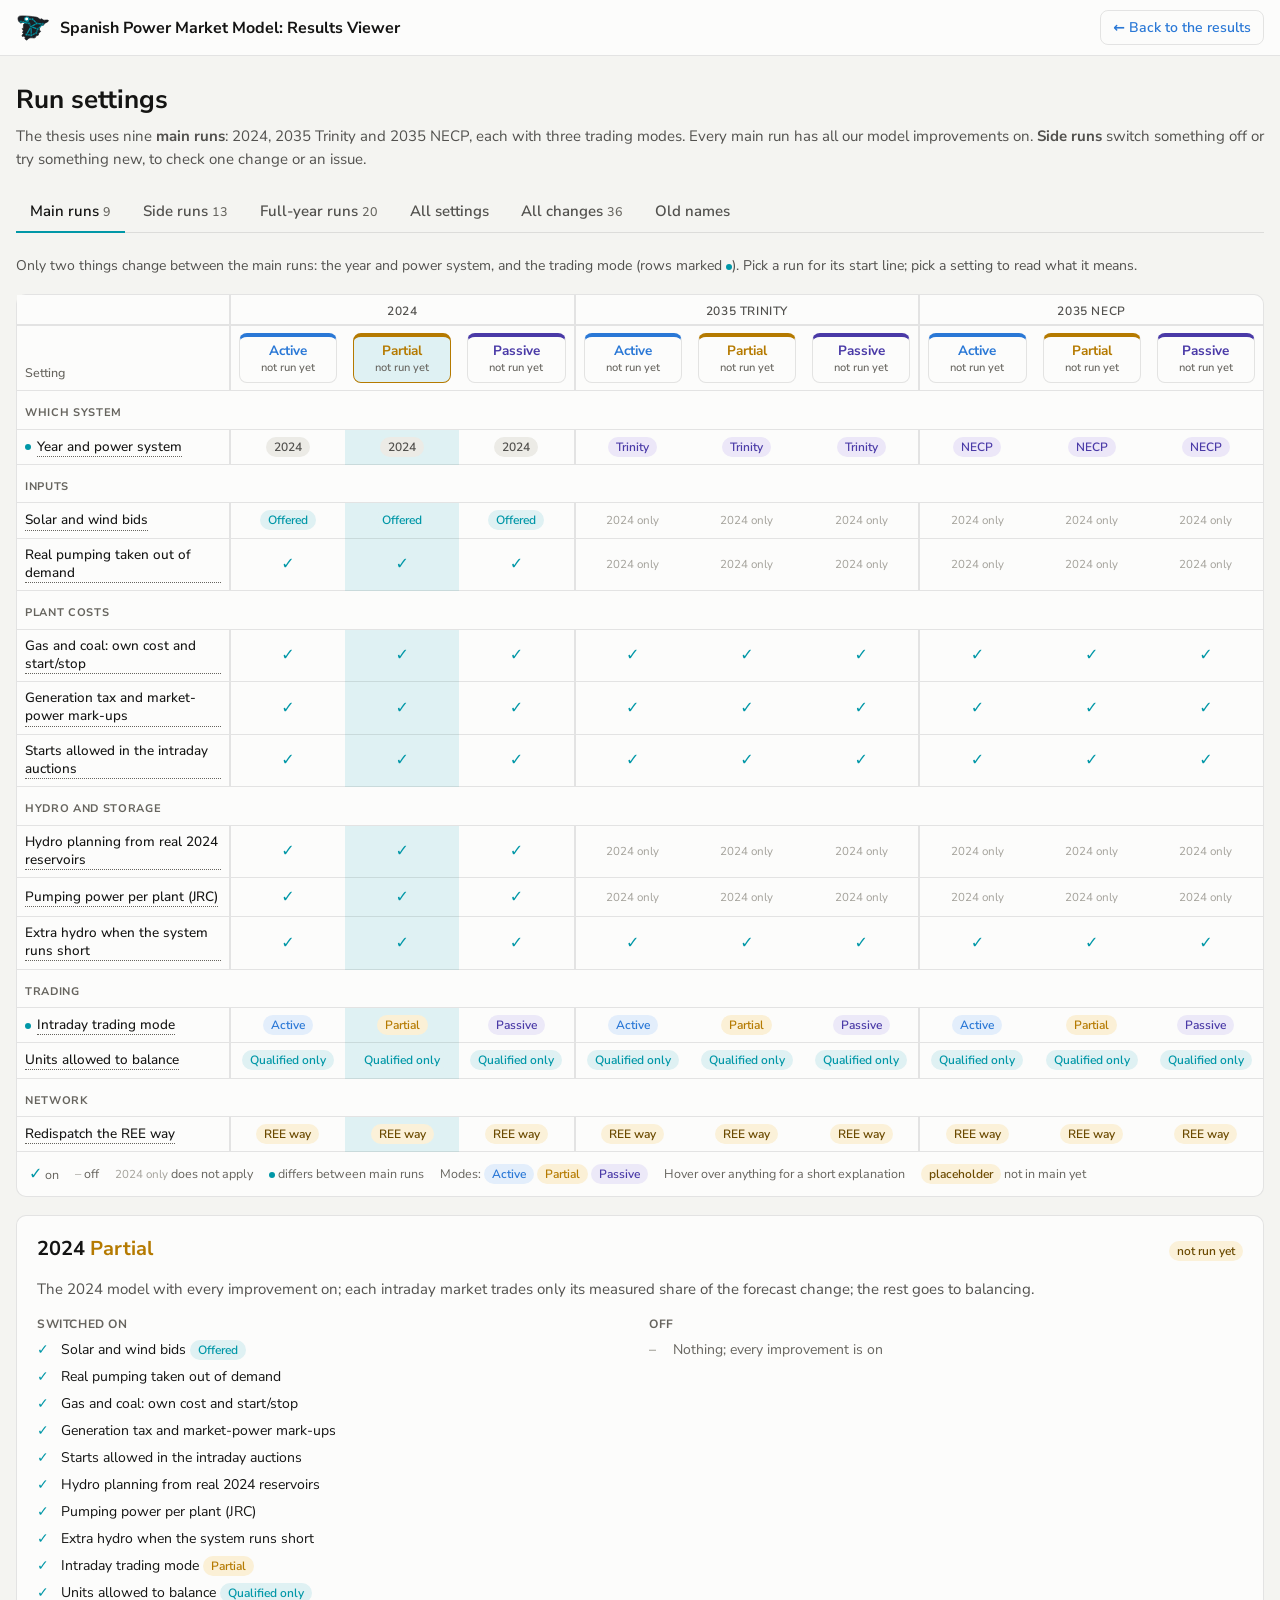
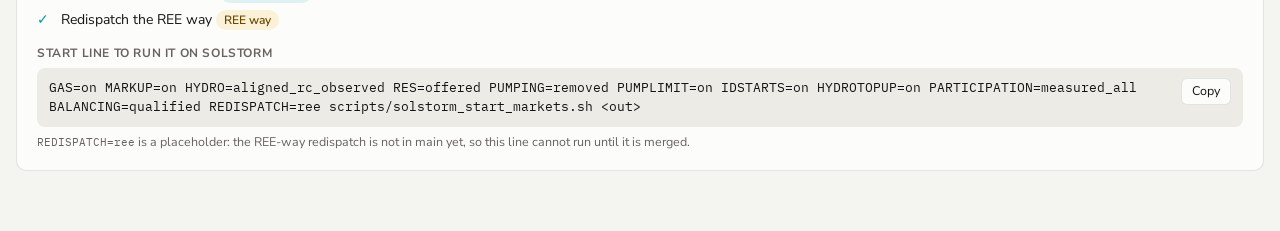
==== settings.html @ 5d6fecf4 "Run settings: text and tables follow the window width (no fixed text width, columns can shrink) Co-A" ====
<!DOCTYPE html>
<html lang="en">
<head>
<meta charset="utf-8">
<meta name="viewport" content="width=device-width, initial-scale=1">
<title>Run settings · Spanish Power Market Model</title>
<link rel="icon" type="image/svg+xml" href="logo.svg">
<link rel="preconnect" href="https://fonts.googleapis.com">
<link rel="preconnect" href="https://fonts.gstatic.com" crossorigin>
<link rel="stylesheet" href="https://fonts.googleapis.com/css2?family=IBM+Plex+Mono:wght@400;500&family=Nunito+Sans:wght@400;500;600;700&display=swap">
<style>
/* Same tokens as the results website (viewer.css). Layout: website top bar, then the "Settings" view with
   four tabs: Main runs (9 thesis runs, grid → picked run) · Side runs (checks, "differs from main") ·
   All settings (guide) · Old names. */
:root {
  --page: #f4f4f1; --surface: #fcfcfb; --surface-2: #ecebe6; --ink: #141413; --ink-2: #52514e; --muted: #66645e;
  --hair: rgba(11,11,11,0.10); --model: #0097a7; --accent: #2a78d6; --good: #0c7a0c; --critical: #d03b3b;
  --note-bg: #fbf1d9; --note-ink: #6b4a00; --sel-bg: #141413; --sel-ink: #fcfcfb;
  --on-bg: #dff1f3; --off-ink: #a3a19a; --scen-bg: #ece7f8; --scen-ink: #4a3aa7; --diff-bg: #fbe4ee; --diff-ink: #a3365f;
  --m-active: #2a78d6; --m-active-bg: #e3eefb; --m-partial: #b57a00; --m-partial-bg: #fbf0d6; --m-passive: #4a3aa7; --m-passive-bg: #ece9f8;
  --font-ui: "Avenir Next", Avenir, "Nunito Sans", system-ui, -apple-system, "Segoe UI", sans-serif;
  --font-mono: "IBM Plex Mono", ui-monospace, Consolas, monospace;
  color-scheme: light;
}
@media (prefers-color-scheme: dark) {
  :root:not([data-theme="light"]) {
    --page: #0f0f0e; --surface: #1a1a19; --surface-2: #262624; --ink: #f2f1ec; --ink-2: #c3c2b7; --muted: #a3a19a;
    --hair: rgba(255,255,255,0.10); --model: #26c6da; --accent: #3987e5; --good: #0ca30c;
    --note-bg: #33290f; --note-ink: #f0c96e; --sel-bg: #f2f1ec; --sel-ink: #141413;
    --on-bg: #103a40; --off-ink: #6b6a64; --scen-bg: #2a2448; --scen-ink: #b9b0f2; --diff-bg: #3a1a28; --diff-ink: #f09ab9; --m-active: #6aa6f0; --m-active-bg: #16273d; --m-partial: #f0b93a; --m-partial-bg: #33280c; --m-passive: #a99ff0; --m-passive-bg: #241f3d; color-scheme: dark;
  }
}
:root[data-theme="dark"] {
  --page: #0f0f0e; --surface: #1a1a19; --surface-2: #262624; --ink: #f2f1ec; --ink-2: #c3c2b7; --muted: #a3a19a;
  --hair: rgba(255,255,255,0.10); --model: #26c6da; --accent: #3987e5; --good: #0ca30c;
  --note-bg: #33290f; --note-ink: #f0c96e; --sel-bg: #f2f1ec; --sel-ink: #141413;
  --on-bg: #103a40; --off-ink: #6b6a64; --scen-bg: #2a2448; --scen-ink: #b9b0f2; --diff-bg: #3a1a28; --diff-ink: #f09ab9; --m-active: #6aa6f0; --m-active-bg: #16273d; --m-partial: #f0b93a; --m-partial-bg: #33280c; --m-passive: #a99ff0; --m-passive-bg: #241f3d; color-scheme: dark;
}
* { box-sizing: border-box; }
[hidden] { display: none !important; }
html, body { margin: 0; }
body { background: var(--page); color: var(--ink); font: 15px/1.5 var(--font-ui); }
code, .mono { font-family: var(--font-mono); font-size: 0.86em; }
h1, h2, h3 { text-wrap: balance; margin: 0; }
button { font: inherit; color: inherit; }
:focus-visible { outline: 2px solid var(--accent); outline-offset: 2px; }


main { max-width: 1800px; margin: 0 auto; padding: 24px 16px 60px; display: grid; grid-template-columns: minmax(0, 1fr); gap: 22px; }
.intro h1 { font-size: 26px; }
.intro p { color: var(--ink-2); margin: 6px 0 0; }
.subtabs { display: flex; gap: 4px; flex-wrap: wrap; border-bottom: 1px solid var(--hair); }
.subtabs button { border: 0; background: none; padding: 8px 14px; cursor: pointer; color: var(--ink-2); font-weight: 600; border-bottom: 2px solid transparent; margin-bottom: -1px; }
.subtabs button .n { font-weight: 500; color: var(--muted); font-size: 12.5px; margin-left: 4px; }
.subtabs button[aria-selected="true"] { color: var(--ink); border-bottom-color: var(--model); }
.subtabs button:hover { color: var(--accent); }
.panel { display: grid; grid-template-columns: minmax(0, 1fr); gap: 18px; }
.lead { color: var(--ink-2); margin: 0; font-size: 14px; }
.card { background: var(--surface); border: 1px solid var(--hair); border-radius: 10px; }

/* main-runs grid */
.grid-wrap { overflow-x: auto; }
table.runs { border-collapse: separate; border-spacing: 0; width: 100%; min-width: 720px; font-size: 13.5px; }
table.runs th, table.runs td { padding: 7px 8px; border-bottom: 1px solid var(--hair); text-align: center; vertical-align: middle; }
table.runs thead th { vertical-align: bottom; font-weight: 600; }
table.runs thead tr.sys th { font-size: 12px; letter-spacing: .05em; text-transform: uppercase; color: var(--ink-2); border-bottom: 2px solid var(--hair); padding-bottom: 4px; }
table.runs th.rowh { text-align: left; font-weight: 500; position: sticky; left: 0; background: var(--surface); z-index: 1; width: 17%; min-width: 140px; }
table.runs tr.grp th { text-align: left; font-size: 11px; letter-spacing: .06em; text-transform: uppercase; color: var(--muted); padding-top: 14px; background: var(--surface); position: sticky; left: 0; }
table.runs tr.differs th.rowh::before { content: ""; display: inline-block; width: 6px; height: 6px; border-radius: 50%; background: var(--model); margin-right: 6px; vertical-align: middle; }
table.runs .chip { white-space: normal; }
table.runs th, table.runs td { overflow-wrap: break-word; }
table.runs td.gap, table.runs th.gap { border-left: 2px solid var(--hair); }
.colbtn { border: 1px solid var(--hair); background: var(--surface); border-radius: 8px; padding: 6px 6px; width: 100%; min-width: 0; cursor: pointer; display: grid; gap: 1px; }
.colbtn:hover { border-color: var(--accent); }
.colbtn .nm { font-weight: 700; line-height: 1.2; }
.colbtn .sub { font-size: 11px; color: var(--muted); font-weight: 500; }
.rowbtn { border: 0; background: none; padding: 0; cursor: pointer; text-align: left; border-bottom: 1px dotted var(--muted); line-height: 1.35; }
.rowbtn:hover { color: var(--accent); border-color: var(--accent); }
.yes { color: var(--model); font-weight: 700; font-size: 16px; }
.no { color: var(--off-ink); }
.na { color: var(--off-ink); font-size: 11.5px; }
.chip { display: inline-block; padding: 1px 8px; border-radius: 999px; font-size: 12px; font-weight: 600; background: var(--surface-2); color: var(--ink-2); white-space: nowrap; }
.chip.on { background: var(--on-bg); color: var(--model); }
.chip.scen { background: var(--scen-bg); color: var(--scen-ink); }
.chip.diff { background: var(--diff-bg); color: var(--diff-ink); }
.chip.todo { background: var(--note-bg); color: var(--note-ink); }
.legend { display: flex; gap: 16px; flex-wrap: wrap; font-size: 12.5px; color: var(--muted); padding: 10px 12px; align-items: center; }
.dot { display: inline-block; width: 6px; height: 6px; border-radius: 50%; background: var(--model); }

/* trading modes: one colour each (Active blue, Partial amber, Passive violet) */
.mode-active { --mc: var(--m-active); --mbg: var(--m-active-bg); }
.mode-measured_all, .mode-measured { --mc: var(--m-partial); --mbg: var(--m-partial-bg); }
.mode-passive { --mc: var(--m-passive); --mbg: var(--m-passive-bg); }
.chip.mode { background: var(--mbg); color: var(--mc); }
.colbtn[class*="mode-"] { border-top: 4px solid var(--mc); }
.colbtn[class*="mode-"] .nm { color: var(--mc); }
td.picked, th.picked .colbtn { background: var(--on-bg); }
th.picked .colbtn[class*="mode-"] { border-color: var(--mc); border-top-width: 4px; }
table.modes tr[class*="mode-"] td:first-child { border-left: 4px solid var(--mc); }
table.modes tr[class*="mode-"] td:first-child b { color: var(--mc); }
.detail-head h3 .mname { color: var(--mc); }
/* embedded in index.html (settings.html?embed=1): no own header, no page padding */
.embed .site-top { display: none; }
.embed main { padding: 0 0 24px; max-width: none; }
html.embed, .embed body { background: transparent; }
/* site header (this page sits next to index.html) */
.site-top { display: flex; align-items: center; justify-content: space-between; gap: 12px; flex-wrap: wrap; padding: 10px 16px; background: var(--surface); border-bottom: 1px solid var(--hair); }
.site-top a { color: var(--ink); text-decoration: none; }
.site-top .back { display: flex; align-items: center; gap: 10px; font-weight: 700; font-size: 16px; }
.site-top .back-btn { font-size: 14px; font-weight: 600; color: var(--accent); border: 1px solid var(--hair); border-radius: 8px; padding: 6px 12px; }
.site-top .back-btn:hover { background: var(--surface-2); }
a.open-run { color: var(--accent); text-decoration: none; font-weight: 600; font-size: 14px; }
a.open-run:hover { text-decoration: underline; }

/* hover help */
[data-tip] { cursor: help; }
button[data-tip] { cursor: pointer; }
.tip { position: fixed; z-index: 50; max-width: 280px; background: var(--sel-bg); color: var(--sel-ink); font-size: 13px; line-height: 1.4;
  padding: 7px 10px; border-radius: 7px; box-shadow: 0 4px 14px rgba(0,0,0,.18); pointer-events: none; opacity: 0; transition: opacity .12s; }
.tip.show { opacity: 1; }
.tip b { display: block; font-size: 12px; opacity: .75; margin-bottom: 1px; }
@media (prefers-reduced-motion: reduce) { .tip { transition: none; } }

/* side runs: cells that differ from the compared main run */
td.diffcell { box-shadow: inset 0 0 0 999px var(--diff-bg); }
td.diffcell .yes, td.diffcell .no { color: var(--diff-ink); }
.diffswatch { display: inline-block; width: 14px; height: 10px; border-radius: 3px; background: var(--diff-bg); border: 1px solid var(--diff-ink); vertical-align: middle; }
td.picked.diffcell { box-shadow: inset 0 0 0 999px var(--diff-bg), inset 0 0 0 2px var(--model); }

/* picked run detail */
.detail { padding: 18px 20px; display: grid; gap: 14px; }
.detail-head { display: flex; justify-content: space-between; gap: 12px; flex-wrap: wrap; align-items: baseline; }
.detail-head h3 { font-size: 20px; }
.detail-head .open-run { color: var(--accent); text-decoration: none; font-weight: 600; font-size: 14px; }
.detail p.desc { margin: 0; color: var(--ink-2); }
.cols2 { display: grid; grid-template-columns: 1fr 1fr; gap: 18px; }
@media (max-width: 760px) { .cols2 { grid-template-columns: 1fr; } }
.h4 { margin: 0 0 6px; font-size: 12px; text-transform: uppercase; letter-spacing: .05em; color: var(--muted); font-weight: 700; }
ul.slist { list-style: none; margin: 0; padding: 0; display: grid; gap: 6px; font-size: 14px; }
ul.slist li { display: grid; grid-template-columns: 18px 1fr; gap: 6px; }
ul.slist li .m { font-weight: 700; color: var(--model); }
ul.slist li.off { color: var(--muted); }
ul.slist li.off .m { color: var(--off-ink); }
.startline { background: var(--surface-2); border-radius: 8px; padding: 10px 12px; display: flex; gap: 10px; align-items: flex-start; justify-content: space-between; }
.startline code { white-space: pre-wrap; word-break: break-word; font-size: 13px; }
.copy { border: 1px solid var(--hair); background: var(--surface); border-radius: 6px; padding: 3px 10px; font-size: 12.5px; cursor: pointer; white-space: nowrap; }
.copy:hover { border-color: var(--accent); }
.fine { font-size: 12.5px; color: var(--muted); margin: 0; }
.flag { background: var(--note-bg); color: var(--note-ink); border-radius: 8px; padding: 8px 12px; font-size: 13.5px; margin: 0; }

/* side runs */
.side-wrap { overflow-x: auto; }
table.side { border-collapse: collapse; width: 100%; min-width: 820px; font-size: 14px; }
table.side th, table.side td { padding: 9px 12px; border-bottom: 1px solid var(--hair); text-align: left; vertical-align: top; }
table.side thead th { font-size: 12px; color: var(--muted); font-weight: 600; text-transform: uppercase; letter-spacing: .05em; }
table.side td.nm b { display: block; }
table.side td.nm .old { font-size: 12.5px; color: var(--muted); }
table.side td.diffs { display: flex; flex-wrap: wrap; gap: 4px; }
table.side tr.sep td { font-size: 11px; letter-spacing: .06em; text-transform: uppercase; color: var(--muted); padding-top: 16px; font-weight: 700; }
table.side td.why { color: var(--ink-2); font-size: 13.5px; max-width: 34ch; }

/* guide */
.ggroup h3 { font-size: 12px; text-transform: uppercase; letter-spacing: .06em; color: var(--muted); margin: 0 0 8px; }
.gcards { display: grid; grid-template-columns: repeat(auto-fill, minmax(340px, 1fr)); gap: 12px; }
@media (max-width: 420px) { .gcards { grid-template-columns: 1fr; } }
.gcard { padding: 14px 16px; display: grid; gap: 8px; align-content: start; scroll-margin-top: 16px; transition: box-shadow .3s; }
.gcard.wide { grid-column: 1 / -1; }
.gcard.flash { box-shadow: 0 0 0 3px var(--model); }
.gcard h4 { margin: 0; font-size: 16px; display: flex; justify-content: space-between; gap: 8px; align-items: baseline; }
.gcard h4 .sec { font-size: 12px; font-weight: 500; color: var(--muted); white-space: nowrap; }
.gcard p { margin: 0; font-size: 14px; color: var(--ink-2); }
.gcard dl { margin: 0; display: grid; grid-template-columns: auto 1fr; gap: 3px 10px; font-size: 13px; }
.gcard dt { color: var(--muted); }
.gcard dd { margin: 0; }
.gcard.fixed { background: var(--surface-2); }
.modes-wrap { overflow-x: auto; }
table.modes { border-collapse: collapse; font-size: 13.5px; width: 100%; min-width: 640px; }
table.modes th, table.modes td { padding: 6px 10px; border-bottom: 1px solid var(--hair); text-align: left; vertical-align: top; }
table.modes th { font-size: 12px; color: var(--muted); font-weight: 600; }
table.modes td.num { font-variant-numeric: tabular-nums; white-space: nowrap; }
@media (prefers-reduced-motion: reduce) { .gcard { transition: none; } }

/* all settings: one row per setting, click to expand */
.slist-all { display: grid; grid-template-columns: minmax(0, 1fr); gap: 18px; }
.sgroup h3 { font-size: 12px; text-transform: uppercase; letter-spacing: .06em; color: var(--muted); margin: 0 0 6px; }
.sgroup .rows { background: var(--surface); border: 1px solid var(--hair); border-radius: 10px; overflow: hidden; }
details.srow { border-top: 1px solid var(--hair); scroll-margin-top: 16px; transition: box-shadow .3s; }
details.srow:first-child { border-top: 0; }
details.srow.flash { box-shadow: inset 0 0 0 3px var(--model); }
details.srow > summary { list-style: none; cursor: pointer; display: grid; grid-template-columns: 18px 270px minmax(0, 1fr) 210px; gap: 4px 16px; align-items: baseline; padding: 11px 16px; }
details.srow > summary::-webkit-details-marker { display: none; }
details.srow > summary:hover { background: var(--surface-2); }
details.srow > summary .chev { color: var(--muted); transition: transform .15s; display: inline-block; font-size: 12px; }
details.srow[open] > summary .chev { transform: rotate(90deg); }
details.srow > summary .sname { font-weight: 700; }
details.srow > summary .sshort { color: var(--ink-2); font-size: 14px; }
details.srow > summary code { justify-self: end; text-align: right; max-width: 100%; overflow-wrap: anywhere; color: var(--ink-2); font-size: 12px; background: var(--surface-2); padding: 2px 7px; border-radius: 5px; }
details.srow[open] > summary { background: var(--surface-2); }
.sbody { padding: 4px 16px 16px 48px; display: grid; gap: 10px; }
.sbody p { margin: 0; font-size: 14px; color: var(--ink-2); }
.sbody dl { margin: 0; display: grid; grid-template-columns: auto 1fr; gap: 3px 12px; font-size: 13.5px; }
.sbody dt { color: var(--muted); }
.sbody dd { margin: 0; }
.fixedrow > summary code { visibility: hidden; }
@media (max-width: 900px) { details.srow > summary { grid-template-columns: 18px 200px minmax(0, 1fr) 170px; } }
@media (max-width: 700px) {
  details.srow > summary { grid-template-columns: 18px 1fr; }
  details.srow > summary .sshort, details.srow > summary code { grid-column: 2; justify-self: start; }
  .sbody { padding-left: 16px; }
}
@media (prefers-reduced-motion: reduce) { details.srow, details.srow > summary .chev { transition: none; } }

/* all changes: status tags and filter */
.stag { justify-self: end; max-width: 100%; overflow-wrap: anywhere; text-align: center; font-size: 12px; font-weight: 600; padding: 2px 9px; border-radius: 999px; }
.stag.always { background: var(--on-bg); color: var(--model); }
.stag.switch { background: var(--m-active-bg); color: var(--m-active); font-family: var(--font-mono); font-weight: 500; }
.stag.output { background: var(--surface-2); color: var(--ink-2); }
.stag.branch { background: var(--note-bg); color: var(--note-ink); }
.stag.dropped { background: var(--surface-2); color: var(--muted); text-decoration: line-through; }
.cfilter { display: flex; gap: 6px; flex-wrap: wrap; }
.fbtn { border: 1px solid var(--hair); background: var(--surface); border-radius: 999px; padding: 4px 12px; font-size: 13px; cursor: pointer; }
.fbtn[aria-pressed="true"] { background: var(--sel-bg); color: var(--sel-ink); border-color: var(--sel-bg); }
.fbtn:hover { border-color: var(--accent); }
@media (max-width: 700px) { details.srow > summary .stag { grid-column: 2; justify-self: start; } }

/* full-year runs vs main-run inputs */
table.fy { border-collapse: separate; border-spacing: 0; width: 100%; min-width: 880px; font-size: 13.5px; }
table.fy th, table.fy td { padding: 7px 6px; border-bottom: 1px solid var(--hair); text-align: center; vertical-align: middle; }
table.fy thead th { font-size: 11.5px; font-weight: 600; color: var(--ink-2); vertical-align: bottom; line-height: 1.25; }
table.fy thead th span[data-tip] { border-bottom: 1px dotted var(--muted); }
table.fy th.run, table.fy td.run { text-align: left; position: sticky; left: 0; background: var(--surface); z-index: 1; width: 22%; min-width: 180px; padding-left: 14px; }
table.fy td.run b { display: block; font-size: 14px; }
table.fy td.run .old { font-size: 12px; color: var(--muted); }
table.fy tr.sep td { text-align: left; font-size: 11px; letter-spacing: .06em; text-transform: uppercase; color: var(--muted); font-weight: 700; padding-top: 16px; padding-left: 14px; background: var(--surface); }
table.fy tr.mainrow td { background: var(--on-bg); }
table.fy tr.mainrow td.run { background: var(--on-bg); }
table.fy tr.oldrun td.run b { color: var(--muted); }
.hasmark { color: var(--model); font-weight: 700; }
.missmark { color: var(--diff-ink); font-weight: 700; }
td.miss { background: var(--diff-bg); }
td.score { font-variant-numeric: tabular-nums; white-space: nowrap; text-align: right; padding-right: 14px; }
.bar { display: inline-block; width: 54px; height: 6px; border-radius: 3px; background: var(--surface-2); vertical-align: middle; margin-left: 6px; overflow: hidden; }
.bar i { display: block; height: 100%; background: var(--model); }

/* old names */
.names-wrap { overflow-x: auto; }
table.names { border-collapse: collapse; width: 100%; min-width: 720px; font-size: 14px; }
table.names th, table.names td { padding: 8px 12px; border-bottom: 1px solid var(--hair); text-align: left; vertical-align: top; }
table.names thead th { font-size: 12px; color: var(--muted); font-weight: 600; text-transform: uppercase; letter-spacing: .05em; }
table.names td.old { color: var(--muted); }
table.names td.new { font-weight: 700; }
table.names tr.sep td { font-size: 11px; letter-spacing: .06em; text-transform: uppercase; color: var(--muted); padding-top: 16px; font-weight: 700; }
</style>
</head>
<body>
<header class="site-top">
  <a class="back" href="index.html#home"><img src="logo.svg" alt="" width="34" height="34"><span>Spanish Power Market Model: Results Viewer</span></a>
  <a class="back-btn" href="index.html#home">← Back to the results</a>
</header>

<main>
  <div class="intro">
    <h1>Run settings</h1>
    <p>The thesis uses nine <b>main runs</b>: 2024, 2035 Trinity and 2035 NECP, each with three trading modes. Every main run has all our model improvements on. <b>Side runs</b> switch something off or try something new, to check one change or an issue.</p>
  </div>

  <div class="subtabs" role="tablist" aria-label="Settings sections">
    <button role="tab" id="t-runs" aria-controls="p-runs" aria-selected="true">Main runs<span class="n">9</span></button>
    <button role="tab" id="t-side" aria-controls="p-side" aria-selected="false">Side runs<span class="n" id="n-side"></span></button>
    <button role="tab" id="t-full" aria-controls="p-full" aria-selected="false">Full-year runs<span class="n" id="n-full"></span></button>
    <button role="tab" id="t-guide" aria-controls="p-guide" aria-selected="false">All settings</button>
    <button role="tab" id="t-changes" aria-controls="p-changes" aria-selected="false">All changes<span class="n" id="n-changes"></span></button>
    <button role="tab" id="t-names" aria-controls="p-names" aria-selected="false">Old names</button>
  </div>

  <section class="panel" id="p-runs" role="tabpanel" aria-labelledby="t-runs">
    <p class="lead">Only two things change between the main runs: the year and power system, and the trading mode (rows marked <span class="dot"></span>). Pick a run for its start line; pick a setting to read what it means.</p>
    <div class="card">
      <div class="grid-wrap"><table class="runs" id="runs"></table></div>
      <div class="legend"><span><span class="yes">✓</span> on</span><span><span class="no">–</span> off</span><span><span class="na">2024 only</span> does not apply</span><span><span class="dot"></span> differs between main runs</span><span>Modes: <span class="chip mode mode-active" tabindex="0" data-tip="participation:active">Active</span> <span class="chip mode mode-measured_all" tabindex="0" data-tip="participation:measured_all">Partial</span> <span class="chip mode mode-passive" tabindex="0" data-tip="participation:passive">Passive</span></span><span>Hover over anything for a short explanation</span><span><span class="chip todo" tabindex="0" data-tip="placeholder">placeholder</span> not in main yet</span></div>
    </div>
    <div class="card detail" id="detail" aria-live="polite"></div>
  </section>

  <section class="panel" id="p-side" role="tabpanel" aria-labelledby="t-side" hidden>
    <p class="lead">Runs for checking one change or an issue. Rose cells differ from the main run with the same system and trading mode, so you can see at a glance what each one tests. Pick a run for details.</p>
    <div class="card">
      <div class="grid-wrap"><table class="runs" id="side"></table></div>
      <div class="legend"><span><span class="yes">✓</span> on</span><span><span class="no">–</span> off</span><span><span class="na">2024 only</span> does not apply</span><span><span class="diffswatch"></span> differs from its main run</span><span>Modes: <span class="chip mode mode-active" tabindex="0" data-tip="participation:active">Active</span> <span class="chip mode mode-measured" tabindex="0" data-tip="participation:measured">Partial CID</span></span><span>Hover over anything for a short explanation</span></div>
    </div>
    <div class="card detail" id="side-detail" aria-live="polite"></div>
  </section>

  <section class="panel" id="p-full" role="tabpanel" aria-labelledby="t-full" hidden>
    <p class="lead">Every published full-year run, checked against what the main runs have. <span class="hasmark">✓</span> = run with it, <span class="missmark">✗</span> = run without it. The count on the right says how close each run is to a main run. Hover over a column for what it means.</p>
    <div class="card grid-wrap"><table class="fy" id="fy"></table></div>
  </section>

  <section class="panel" id="p-guide" role="tabpanel" aria-labelledby="t-guide" hidden>
    <p class="lead">Click a setting to read more. On Solstorm, put the switch in front of the start line, e.g. <code>GAS=on MARKUP=on scripts/solstorm_start_markets.sh &lt;out&gt;</code>. Each run saves its settings, and the website reads them from there.</p>
    <div id="guide" class="slist-all"></div>
  </section>

  <section class="panel" id="p-changes" role="tabpanel" aria-labelledby="t-changes" hidden>
    <p class="lead">Everything we have changed in the model since Ehsan's version (4 Sep 2026). Click a change to read more. The tag on the right says if it is always on, a setting you switch on, only output, or not in the model yet.</p>
    <div class="cfilter" role="group" aria-label="Show changes">
      <button class="fbtn" data-f="all" aria-pressed="true">All</button>
      <button class="fbtn" data-f="always" aria-pressed="false">Always on</button>
      <button class="fbtn" data-f="switch" aria-pressed="false">Setting</button>
      <button class="fbtn" data-f="output" aria-pressed="false">Output only</button>
      <button class="fbtn" data-f="branch" aria-pressed="false">Not in model yet</button>
    </div>
    <div id="changes" class="slist-all"></div>
  </section>

  <section class="panel" id="p-names" role="tabpanel" aria-labelledby="t-names" hidden>
    <p class="lead">Runs got new names on 2 Nov 2026. The run list on the results page still shows the old names. Week and month tests keep their names.</p>
    <div class="card names-wrap"><table class="names" id="names"></table></div>
  </section>
</main>
<div class="tip" id="tip" role="tooltip"></div>

<script>if (/[?&]embed=1/.test(location.search)) document.documentElement.classList.add("embed");</script>
<script src="runs/manifest.js"></script>
<script>
// short hover explanations: settings (by key), values (key:value), terms
const TIP = {
  scenario: "Which year we model: 2024, or a 2035 future from the EMPIRE model.",
  "scenario:2024": "The year 2024, built from 2024 data on demand, plants and fuel prices.",
  "scenario:Trinity": "A 2035 future from the EMPIRE model, scenario Trinity.",
  "scenario:NECP": "A 2035 future from the EMPIRE model, close to Spain's national energy and climate plan (NECP).",
  res: "Which solar and wind bids go in: all offered bids, or only the accepted ones.",
  "res:offered": "All solar and wind bids, also rejected ones, so the model can cut them back when prices are low.",
  "res:accepted": "Only the solar and wind volumes OMIE accepted.",
  pumping: "Takes the real 2024 pumping out of demand, so pumping is not counted twice.",
  gas: "Each gas and coal plant gets its own cost and start/stop rules.",
  markup: "Adds the generation tax and an extra margin on gas and coal bids from market power.",
  intraday_starts: "Plants that are off may start in the intraday auctions, if starting pays.",
  hydro: "Hydro plans its water from real 2024 reservoir levels.",
  pump_limits: "Each pumped-storage plant pumps at its real pumping power.",
  hydro_topup: "If the system runs short, hydro may use extra water instead of the 1000 €/MWh emergency supply.",
  participation: "How much of each forecast change is traded in the intraday markets. The rest goes to balancing.",
  "participation:active": "Every forecast change is traded in the intraday markets.",
  "participation:measured_all": "Only the share seen in real 2024 data is traded; the rest goes to balancing.",
  "participation:passive": "Nothing is traded after the day-ahead; balancing covers every change.",
  "participation:measured": "The auctions trade everything; only CID trades the measured share.",
  balancing: "Which plants may help balance the system in real time.",
  "balancing:qualified": "Only plants REE approves for balancing: gas, coal, hydro and storage.",
  "balancing:all": "Every plant may balance.",
  rd: "How grid problems are fixed after the market has cleared.",
  "rd:ree": "As REE does it: phases I and II, plants paid what they bid. Placeholder: not in the model yet.",
  "rd:ac": "The cheapest fix of grid limits, at the plants' costs.",
  on: "On in this run.", off: "Off in this run.", na: "Only exists for 2024 data, so it does not apply to 2035.",
  placeholder: "Not in the model yet: it waits for Magnus's redispatch code.",
  ID2: "Intraday auction 2 in the model = real IDA1 + IDA2, the afternoon before.",
  ID3: "Intraday auction 3 = real IDA3, on the day itself, hours 12–23 only.",
  CID: "Continuous intraday: trading until 1 hour before delivery.",
  alpha: "α = the share of a forecast change that is traded in that market.",
};
const MODES = { active: "Active", measured_all: "Partial", passive: "Passive", measured: "Partial CID" };
// key in meta.features (publish_run.py) · descriptive label · model switch (unchanged) · y24: applies to 2024 only
const SETTINGS = [
  { key: "scenario", group: "Which system", name: "Year and power system", sec: "§21–22", sw: "SCENARIO=trinity   or   SCENARIO=necp", def: "2024",
    what: "2024, or the 2035 system from EMPIRE: Trinity or NECP Essentials (period 3, weather year 2015).",
    more: "A 2035 run also switches on plant costs, mark-ups, islands out and free cross-border flows by itself. Without SCENARIO a run is 2024, with no error." },
  { key: "res", group: "Inputs", name: "Solar and wind bids", sec: "§12", sw: "RES=offered", def: "Accepted", y24: true,
    vals: { offered: "Offered", accepted: "Accepted" }, on: v => v === "offered",
    what: "Offered: solar and wind enter with everything they bid, also bids OMIE did not accept, so the model can curtail them when prices are low.",
    more: "Accepted: only the volumes OMIE accepted. 2035 has no OMIE bids, so it uses EMPIRE's profiles." },
  { key: "pumping", group: "Inputs", name: "Real pumping taken out of demand", sec: "§24", sw: "PUMPING=removed", def: "off", y24: true,
    what: "OMIE's demand includes the real 2024 pumping. With this on, it is taken out, so pumping is not counted twice (once in demand, once by the model's own pumps).", more: "" },
  { key: "gas", group: "Plant costs", name: "Gas and coal: own cost and start/stop", sec: "§14, §16", sw: "GAS=on", def: "off",
    what: "Each gas plant gets its own efficiency; gas and coal plants get start/stop rules and a minimum-income check; coal cost from BAFA/VDKI plus CO₂; closed plants removed.",
    more: "Also takes island plants out of the market and lets the redispatch move coal. On by itself in 2035." },
  { key: "markup", group: "Plant costs", name: "Generation tax and market-power mark-ups", sec: "§17", sw: "MARKUP=on", def: "off",
    what: "Adds the generation tax (IVPEE) and mark-ups on gas and coal bids, sized from market power (RSI): from the 2024 OMIE bids, or the model's own RSI in 2035.", more: "On by itself in 2035." },
  { key: "intraday_starts", group: "Plant costs", name: "Starts allowed in the intraday auctions", sec: "new, 2 Nov", sw: "IDSTARTS=on", def: "off",
    what: "Gas and coal units that are off may start in ID2 and ID3 if the start pays for itself at that auction's prices, like the block orders OMIE's intraday auctions allow. CID and balancing still cannot start units.",
    more: "Needs GAS=on (or a 2035 scenario)." },
  { key: "hydro", group: "Hydro and storage", name: "Hydro planning from real 2024 reservoirs", sec: "§15", sw: "HYDRO=aligned_rc_observed", def: "Basic", y24: true,
    what: "Water values trained from REE's observed 2024 reservoir and inflow, with seasonal rule curves from 2014–2023.",
    more: "2035 runs train their own water values with the scenario and use the same rule curves." },
  { key: "pump_limits", group: "Hydro and storage", name: "Pumping power per plant (JRC)", sec: "§24", sw: "PUMPLIMIT=on", def: "off", y24: true,
    what: "Each pumped-storage plant pumps with its own pumping power from the JRC Hydro-power database: 5.1 GW in all instead of 8.2 GW.", more: "" },
  { key: "hydro_topup", group: "Hydro and storage", name: "Extra hydro when the system runs short", sec: "new, 2 Nov", sw: "HYDROTOPUP=on", def: "off",
    what: "If an intraday market or balancing runs short (the 1000 €/MWh emergency supply is needed), the day's hydro budget is raised by the missing energy and the market solved again. Real reservoirs hold weeks of water, and REE calls extra hydro when short.",
    more: "Tests: removes all 1000 €/MWh hours on 20 May and 11 Dec 2024, with at most 10 GWh extra water a day. Normal days are unchanged." },
  { key: "participation", group: "Trading", name: "Intraday trading mode", sec: "§23", sw: "PARTICIPATION=active | measured_all | passive   (old: measured)", def: "Active",
    vals: MODES, on: v => v !== "active", modes: true,
    what: "How much of each forecast change (demand, wind, solar) is traded in the intraday markets. What is not traded is left to balancing.",
    more: "The shares α are measured from REE's 2024 schedules: the trade in each market against the final forecast error. That is a cautious (low) estimate, since part of the error was not yet known at auction time." },
  { key: "balancing", group: "Trading", name: "Units allowed to balance", sec: "§23", sw: "BALANCING=qualified", def: "All units",
    vals: { all: "All units", qualified: "Qualified only" }, on: v => v === "qualified",
    what: "Qualified only: like in Spain, only units REE qualifies take part in balancing: CCGTs, gas turbines, coal, reservoir hydro, pumped storage and batteries.",
    more: "All units: every unit can balance." },
  { key: "rd", group: "Network", name: "Redispatch the REE way", sec: "§20", sw: "REDISPATCH=ree   (placeholder)", def: "AC power flow at cost", todo: true,
    vals: { ree: "REE way", ac: "AC at cost" }, on: v => v === "ree",
    what: "Redispatch as REE does it: phase I (technical constraints on the day-ahead schedule) and phase II, pay-as-bid, with reactive power and voltage rules.",
    more: "On Magnus's branch redispatch-realism, not in main yet. The switch name is a placeholder until it is merged." },
];
const FIXED = [
  { name: "Day-by-day market chain", sec: "§16", what: "Each day runs day-ahead → ID2 → ID3 → CID → balancing before the next day." },
  { name: "Cross-border split", sec: "§11", what: "The redispatch chooses how the exchange with France and Portugal splits over the border lines (2024)." },
  { name: "All 366 days", sec: "§26", what: "Inputs for every day of 2024, including 30–31 December. Runs published before 29 Oct have 364 days." },
];

// main runs: everything on; only system and trading mode change
const MAIN24 = { res: "offered", pumping: true, gas: true, markup: true, intraday_starts: true, hydro: true, pump_limits: true, hydro_topup: true, balancing: "qualified", rd: "ree" };
const MAIN35 = { res: null, pumping: null, gas: true, markup: true, intraday_starts: true, hydro: null, pump_limits: null, hydro_topup: true, balancing: "qualified", rd: "ree" };
const MDESC = {
  active: "every forecast change is traded in the intraday markets (PowerVision's active case).",
  measured_all: "each intraday market trades only its measured share of the forecast change; the rest goes to balancing.",
  passive: "nothing is traded after the day-ahead; every forecast change goes to balancing (PowerVision's passive case).",
};
const SYS = [
  { scen: "2024", title: "2024", base: MAIN24, text: "The 2024 model with every improvement on" },
  { scen: "Trinity", title: "2035 Trinity", base: MAIN35, text: "The 2035 Trinity system from EMPIRE (period 3, weather year 2015) with every improvement on" },
  { scen: "NECP", title: "2035 NECP", base: MAIN35, text: "The 2035 NECP Essentials system from EMPIRE (period 3, weather year 2015) with every improvement on" },
];
const MAIN_GROUPS = SYS.map(s => ({ title: s.title, runs: ["active", "measured_all", "passive"].map(m =>
  ({ short: MODES[m], name: `${s.title} ${MODES[m]}`, sys: s.title, scen: s.scen, f: { ...s.base, participation: m }, desc: `${s.text}; ${MDESC[m]}` })) }));
const RUNS = MAIN_GROUPS.flatMap(g => g.runs);

// side runs (published): settings from runs/manifest.js meta.features; what it is for
// Published runs, from runs/manifest.js (meta.features written by publish_run.py). Only the new name,
// a short column name and what the run checks are written here, by run id; everything else is read.
const MANIFEST = window.RUN_MANIFEST || [];
const RUN_TEXT = {
  "2024-01-01_2024-r1-original-offered": ["2024 Original", "Original", "Starting point: Ehsan's model with our 2024 data."],
  "2024-01-01_2024-r2-gas-offered": ["2024 Original + plant costs", "+ Plant costs", "What the gas and coal plant costs do."],
  "2024-01-01_2024-r3-markup-offered": ["2024 Original + plant costs + mark-ups", "+ Mark-ups", "What tax and mark-ups add."],
  "2024-01-01_2024-r4-hydro-offered": ["2024 Active, first version", "Active v1", "What hydro planning adds; the Active run before pumping, top-up and qualified balancing."],
  "2024-01-01_2024-r1-original": ["2024 Original, accepted solar/wind", "Original (acc.)", "Run 1 with accepted solar and wind bids."],
  "2024-01-01_2024-r2-gas": ["2024 Original + plant costs, accepted", "+ Plant costs (acc.)", "Run 2 with accepted solar and wind bids."],
  "2024-01-01_2024-r3-markup": ["2024 Original + plant costs + mark-ups, accepted", "+ Mark-ups (acc.)", "Run 3 with accepted solar and wind bids."],
  "2024-01-01_2024-r4-hydro": ["2024 Active, first version, accepted solar/wind", "Active v1 (acc.)", "Run 4 with accepted solar and wind bids."],
  "2024-r5-cid-balancing-offered": ["2024 Partial CID", "Partial CID", "First trading test: only CID trades a share. Balancing reached 81 % of REE's."],
  "2024-r6-pumping": ["2024 Partial CID + pumping fix", "+ Pumping fix", "Both pumping fixes together."],
  "2024-r6a-pumping-only": ["2024 Partial CID + pumping out of demand", "Pumping: demand", "One pumping fix alone: real pumping out of demand."],
  "2024-r6b-pumplimit-only": ["2024 Partial CID + pumping power per plant", "Pumping: power", "The other pumping fix alone: each plant's own pumping power."],
  "2024-01-01_2024-redispatch-ree-way": ["2024 Active v1 + REE-way redispatch", "REE redispatch", "Magnus's redispatch the REE way, on run 4's market results."],
  "2024-01-01_2024-offered": ["2024 first full year, offered", "First year (off.)", "The first full 2024 year, before the run 1–4 series."],
  "2024-01-01_2024-accepted": ["2024 first full year, accepted", "First year (acc.)", "The first full 2024 year, before the run 1–4 series."],
  "2035-trinity-p3-active": ["2035 Trinity Active, first version", "Trinity Active v1", "First full 2035 Trinity year."],
  "2035-trinity-p3-optb": ["2035 Trinity Partial CID", "Trinity Partial CID", "First 2035 trading test."],
  "2035-necp-p3-active": ["2035 NECP Active, first version", "NECP Active v1", "First full 2035 NECP year."],
  "2035-necp-p3-optb": ["2035 NECP Partial CID", "NECP Partial CID", "First 2035 trading test."],
  "2035-trinity-impr-year": ["2035 Trinity, old period 2", "Trinity period 2", "Wrong EMPIRE period (about a 2030 system); replaced by the period-3 runs."],
};
const SCEN_OF = m => !m.scenario || !m.scenario.label || m.scenario.label === "2024" ? "2024" : /necp/i.test(m.scenario.label) ? "NECP" : m.scenario.label;
function fromManifest(m) {
  const ft = m.features || {}, scen = SCEN_OF(m), y24 = scen === "2024", t = RUN_TEXT[m.id] || [m.name, m.name, m.note || ""];
  return { id: m.id, name: t[0], short: t[1], why: t[2], old: m.name, scen, superseded: !!(m.scenario && m.scenario.superseded_by), n_days: m.n_days,
    f: { res: y24 ? ft.res || "accepted" : null, pumping: y24 ? !!ft.pumping : null, gas: !!ft.gas, markup: !!ft.markup,
         intraday_starts: !!ft.intraday_starts, hydro: y24 ? !!ft.hydro : null, pump_limits: y24 ? !!ft.pump_limits : null,
         hydro_topup: !!ft.hydro_topup, balancing: ft.balancing || "all", rd: ft.rd || "ac", participation: ft.participation || "active",
         chain: ft.chain === "day", days366: m.n_days >= 366 } };
}
const BY_ID = Object.fromEntries(MANIFEST.map(m => [m.id, fromManifest(m)]));
// side runs: chosen published runs, grouped; a run missing from the manifest is left out
const SIDE_GROUPS = [
  { title: "Steps to the 2024 model", ids: ["2024-01-01_2024-r1-original-offered", "2024-01-01_2024-r2-gas-offered", "2024-01-01_2024-r3-markup-offered", "2024-01-01_2024-r4-hydro-offered"] },
  { title: "Trading and pumping, 2024", ids: ["2024-r5-cid-balancing-offered", "2024-r6-pumping", "2024-r6a-pumping-only", "2024-r6b-pumplimit-only", "2024-01-01_2024-redispatch-ree-way"] },
  { title: "2035, first versions", ids: ["2035-trinity-p3-active", "2035-trinity-p3-optb", "2035-necp-p3-active", "2035-necp-p3-optb"] },
].map(g => ({ title: g.title, runs: g.ids.map(id => BY_ID[id]).filter(Boolean) })).filter(g => g.runs.length);
const SIDE = SIDE_GROUPS.flatMap(g => g.runs);
const SCEN_SW = { Trinity: "SCENARIO=trinity", NECP: "SCENARIO=necp" };
const NAMES = (() => {
  const rows = [];
  for (const [title, test] of [["2024", r => r.scen === "2024"], ["2035", r => r.scen !== "2024"]]) {
    const runs = MANIFEST.filter(m => RUN_TEXT[m.id]).map(m => BY_ID[m.id]).filter(test);
    if (!runs.length) continue;
    rows.push([title + ", full year"]);
    for (const r of runs) rows.push([r.old, r.name, SIDE.includes(r) ? "side run" : r.superseded ? "replaced" : "full-year run"]);
  }
  return rows;
})();

// every change since Ehsan's version: area, name, short line, status, switch, §, since, longer text
// status: always = always on in main · switch = a setting · output = adds results only · branch = not in main yet · dropped
const CHANGES = [
  { area: "2024 data", name: "A full year of 2024 inputs", short: "Demand, bids, solar, wind and prices for every day of 2024.", st: "always", sec: "§1", since: "22 Sep",
    what: "Every day of 2024 is built from OMIE (bids, demand, prices) and ENTSO-E (solar, wind, flows). Ehsan's model had two hand-calibrated days.", more: "Built by the OMIE conversion pipeline in the repo (omie_conversion/), so the inputs can be rebuilt from scratch." },
  { area: "2024 data", name: "Cross-border flows for all of 2024", short: "Exchange with the neighbours from ENTSO-E's measured flows, hour by hour.", st: "always", sec: "§1", since: "22 Sep",
    what: "The flows with France and Portugal come from ENTSO-E's measured physical flows for every hour of 2024." },
  { area: "2024 data", name: "Nuclear and coal availability per day", short: "How much nuclear and coal can run, day by day.", st: "always", sec: "§1", since: "23 Sep",
    what: "Nuclear and coal availability changes every day (outages, refuelling), instead of one value for the whole year." },
  { area: "2024 data", name: "CHP and small hydro per day", short: "Combined heat-and-power and small hydro follow their 2024 output.", st: "always", sec: "§1, §4", since: "2 Oct",
    what: "Waste CHP and mini-hydro follow their daily output. CHP on gas comes from OMIE per day instead of a flat 2,600 MW." },
  { area: "2024 data", name: "Fuel prices from December 2023", short: "So 1–2 January can be priced.", st: "always", sec: "§4", since: "2 Oct",
    what: "Gas and CO₂ prices from December 2023 are added, so the first days of 2024 have a price to start from." },
  { area: "2024 data", name: "All 366 days", short: "30–31 December added; the year is complete.", st: "always", sec: "§26", since: "29 Oct",
    what: "Inputs for 30–31 December 2024, with forecast changes taken from January 2025 data. Runs published before 29 Oct have 364 days." },
  { area: "2024 data", name: "Offered solar and wind bids", short: "Use all solar and wind bids, so the model can cut them back.", st: "switch", sw: "RES=offered", sec: "§12", since: "12 Oct",
    what: "Solar and wind enter with everything they bid to OMIE, also bids that were not accepted. The model can then curtail them when prices are low, as happens in reality." },

  { area: "Forecasts", name: "Forecast changes rebuilt", short: "How forecasts change between the markets, rebuilt with PowerVision's code.", st: "always", sec: "§5", since: "4 Oct",
    what: "The forecast updates from day-ahead to ID2, ID3, CID and balancing are rebuilt with Koks' (PowerVision's) code, now in the repo, in local time and without extreme values." },
  { area: "Forecasts", name: "Clock changes and missing forecasts", short: "23- and 25-hour days work; gaps in the forecast data are handled.", st: "always", sec: "§5", since: "4 Oct",
    what: "The days the clock changes have 23 or 25 hours and are handled correctly. Days with no ENTSO-E forecast (solar 7–11 Dec, wind 2 Jun) get no forecast change." },

  { area: "Hydro", name: "Water values for all of 2024", short: "The hydro planning model is trained for the whole year.", st: "always", sec: "§2, §4", since: "23 Sep",
    what: "The hydro planning model (SDDP), which sets what water is worth, is trained from 1 January for all of 2024. A crash on the leap day is fixed." },
  { area: "Hydro", name: "Hydro planning from real reservoirs", short: "Hydro plans its water from 2024 reservoir levels.", st: "switch", sw: "HYDRO=aligned_rc_observed", sec: "§15", since: "14 Oct",
    what: "Water values trained from REE's observed 2024 reservoir and inflow, with seasonal limits from 2014–2023. Built by Magnus." },
  { area: "Hydro", name: "Extra hydro when the system runs short", short: "Hydro may use extra water instead of the 1000 €/MWh emergency supply.", st: "switch", sw: "HYDROTOPUP=on", sec: "new", since: "2 Nov",
    what: "If an intraday market or balancing runs short, the day's hydro budget is raised by the missing energy. Removes all 1000 €/MWh hours on 20 May and 11 Dec 2024, with at most 10 GWh extra water a day." },

  { area: "Plants and costs", name: "Gas plants: own efficiency and start/stop", short: "Each gas plant has its own cost and start/stop rules.", st: "switch", sw: "GAS=on", sec: "§14", since: "14 Oct",
    what: "Each CCGT is priced from its own efficiency. Gas plants have on/off, minimum load, start costs and minimum up/down times, and Spain's minimum-income check." },
  { area: "Plants and costs", name: "Coal: start/stop, coal price, closed plants", short: "Coal gets start/stop rules, a real coal price, and closed plants are removed.", st: "switch", sw: "GAS=on", sec: "§16", since: "15 Oct",
    what: "Coal gets the same on/off rules as gas, a cost from the BAFA/VDKI coal price plus CO₂, and plants closed in 2024 (As Pontes, La Pereda) are removed." },
  { area: "Plants and costs", name: "Island plants out of the market", short: "Balearic plants leave the mainland markets; Ceuta removed.", st: "switch", sw: "GAS=on", sec: "§13", since: "13 Oct",
    what: "Balearic plants are taken out of the mainland market stages but stay in the redispatch. The Ceuta plant, not connected in 2024, is removed." },
  { area: "Plants and costs", name: "Generation tax and mark-ups", short: "Adds the 7 % tax and a market-power margin to gas and coal bids.", st: "switch", sw: "MARKUP=on", sec: "§17", since: "16 Oct",
    what: "Spain's 7 % generation tax goes into every fuel-burning plant's bid, and gas and coal add a mark-up that grows as the market gets tight (Residual Supply Index), measured on the 2024 OMIE bids." },
  { area: "Plants and costs", name: "Starts in the intraday auctions", short: "Plants that are off may start in ID2/ID3 if it pays.", st: "switch", sw: "IDSTARTS=on", sec: "new", since: "2 Nov",
    what: "Gas and coal units that are off after the day-ahead may start in the intraday auctions if the start pays for itself at that auction's prices. CID and balancing still cannot start units." },

  { area: "Markets and trading", name: "Day-by-day market chain", short: "Each day runs all markets before the next day.", st: "always", sec: "§16", since: "15 Oct",
    what: "Each day runs day-ahead → ID2 → ID3 → CID → balancing, then the next day, so plants carry their on/off state from day to day." },
  { area: "Markets and trading", name: "Intraday trading modes", short: "Active, Partial or Passive: how much of each forecast change is traded.", st: "switch", sw: "PARTICIPATION=…", sec: "§23", since: "27 Oct",
    what: "Each intraday market trades all (Active), a measured share (Partial) or none (Passive) of the forecast change; the rest goes to balancing. Shares measured from REE's 2024 schedules." },
  { area: "Markets and trading", name: "Only approved plants balance", short: "Like in Spain, only plants REE approves take part in balancing.", st: "switch", sw: "BALANCING=qualified", sec: "§23", since: "27 Oct",
    what: "Balancing uses only CCGTs, gas turbines, coal, reservoir hydro, pumped storage and batteries, as REE's rules allow. Other plants keep their schedule." },
  { area: "Markets and trading", name: "Who sets the price", short: "Every market records which plant set the price, and why.", st: "output", sec: "§19", since: "19 Oct",
    what: "Every market stage saves the plant that set the price each hour and the reason (its cost, water value, a limit). Shown on the website." },
  { area: "Markets and trading", name: "Real price setter from OMIE bids", short: "Which plant really set the 2024 day-ahead price, for comparison.", st: "output", sec: "website", since: "28 Oct",
    what: "Built from OMIE's 2024 bids, so the website can show the model's price setter next to the real one." },

  { area: "Pumped storage", name: "Pumping out of demand", short: "Real 2024 pumping is taken out of demand so it is not counted twice.", st: "switch", sw: "PUMPING=removed", sec: "§24", since: "28 Oct",
    what: "OMIE's demand already contains the real 2024 pumping. With this on it is taken out, and only the model's own pumps add pumping." },
  { area: "Pumped storage", name: "Pumping power per plant", short: "Each pumped-storage plant pumps at its own power (5.1 GW in all).", st: "switch", sw: "PUMPLIMIT=on", sec: "§24", since: "28 Oct",
    what: "Pumping power per plant from the JRC Hydro-power database: 5.1 GW in all, instead of pumping at full turbine power (8.2 GW)." },
  { area: "Pumped storage", name: "Pumped storage keeps water across days", short: "Experiment: tested, made prices worse, not used.", st: "dropped", sec: "§25", since: "28 Oct",
    what: "Pumped storage carried its water to the next day. On 27 Feb it raised the day-ahead price from 14 to 32 €/MWh (real 4), so it was dropped. Kept as tag archive/pumping-out-of-load-incl-carry." },

  { area: "Grid and redispatch", name: "Border split chosen by the redispatch", short: "Fixes most failed grid hours at the French border.", st: "always", sec: "§11", since: "7 Oct",
    what: "The redispatch chooses how the exchange with France and Portugal splits over the border lines. Before, a 240 MW transformer limit at the French border made about 12 % of hours fail." },
  { area: "Grid and redispatch", name: "Failed grid hours explained", short: "For each failed hour, the reason is saved.", st: "output", sec: "§18", since: "19 Oct",
    what: "When the AC power flow fails in an hour, the model saves why (ac_failures.csv), and the website shows it." },
  { area: "Grid and redispatch", name: "Redispatch the REE way", short: "Fix grid problems like REE: phases I and II, pay-as-bid.", st: "branch", sw: "REDISPATCH=ree (placeholder)", sec: "§20", since: "23 Oct",
    what: "Magnus's redispatch: losses out, reactive power only from running units, must-run by voltage zone, phase I/II with unit commitment and a voltage check, real-time starts and reserve, pay-as-bid. On branch redispatch-realism; the main runs wait for it." },
  { area: "Grid and redispatch", name: "Voltage band from REE's rules", short: "Generator voltage 0.975–1.05 pu, as REE's grid code says.", st: "branch", sec: "§20", since: "21 Oct",
    what: "The allowed generator voltage follows REE's 400 kV range (P.O. 1.4) instead of 0.98–1.03 pu with no source. Proposed for main (branch voltage-band-ree)." },

  { area: "2035", name: "2035 scenario runs", short: "Run 2035 Trinity or NECP from EMPIRE instead of 2024.", st: "switch", sw: "SCENARIO=trinity | necp", sec: "§21", since: "20 Oct",
    what: "A full 2035 year from EMPIRE (52 weeks, weather year 2015, period 3 = 2030–35), run in weekly pieces, with its own water values. The website shows scenario runs without real data." },
  { area: "2035", name: "2024 mechanics in 2035", short: "Plant costs, mark-ups and start/stop rules also in 2035.", st: "switch", sw: "SCENARIO=…", sec: "§22", since: "23 Oct",
    what: "CO₂ cost per plant efficiency, CCGTs closed oldest first, gas efficiency per plant, mark-ups from the model's own market power, island plants, start/stop rules, nuclear at 85 %, CHP per month. On by itself with SCENARIO." },

  { area: "Running and results", name: "One model, run options", short: "All work is in one code version; runs differ only by settings.", st: "always", sec: "§27", since: "2 Nov",
    what: "Everything is merged into main. 2024 or 2035 and every feature are chosen with run options, and each run saves its own settings." },
  { area: "Running and results", name: "Run info saved with every run", short: "Every run saves its code version and settings.", st: "output", sec: "§10", since: "6 Oct",
    what: "run_info.json records the code version and the settings, so every published result can be traced back to its exact code." },
  { area: "Running and results", name: "Full-year runs on Solstorm", short: "Markets in order, grid in parallel on NTNU's cluster.", st: "always", sec: "§16", since: "15 Oct",
    what: "A full year runs as a split run: the markets week by week in order (plants keep their on/off state), the redispatch in parallel, then the pieces are joined." },
  { area: "Running and results", name: "Results website", short: "Every run published with prices, volumes, costs and comparisons.", st: "output", sec: "§10", since: "6 Oct",
    what: "publish_run.py packs a run for the website: prices, generation, balancing and redispatch volumes and costs, traded volume, storage margin, comparisons, and who left the balancing gap and who covered it." },
  { area: "Running and results", name: "Checks against real data", short: "Model results compared with what really happened in 2024.", st: "output", sec: "§8–9", since: "5 Oct",
    what: "ENTSO-E measured generation per type and per plant, and REE e·sios balancing, redispatch and intraday data, all on the website next to the model." },
];
const STATUS = { always: "Always on", output: "Output only", branch: "Not in model yet", dropped: "Dropped" };
let cfilter = "all";
function renderChanges() {
  const areas = [...new Set(CHANGES.map(c => c.area))];
  const shown = c => cfilter === "all" || c.st === cfilter || (cfilter === "branch" && c.st === "dropped");
  let h = "";
  for (const a of areas) {
    const rows = CHANGES.filter(c => c.area === a && shown(c));
    if (!rows.length) continue;
    h += `<div class="sgroup"><h3>${esc(a)}</h3><div class="rows">` + rows.map(c => `
      <details class="srow">
        <summary><span class="chev" aria-hidden="true">▶</span><span class="sname">${esc(c.name)}</span><span class="sshort">${esc(c.short)}</span><span class="stag ${c.st}">${esc(c.st === "switch" ? c.sw : STATUS[c.st])}</span></summary>
        <div class="sbody">
          <p>${esc(c.what)}</p>${c.more ? `<p class="fine">${esc(c.more)}</p>` : ""}
          <dl><dt>Status</dt><dd>${c.st === "switch" ? "A setting: off by default, switched on with <code>" + esc(c.sw) + "</code>" : esc(STATUS[c.st])}</dd>
              <dt>Model change</dt><dd>${esc(c.sec)}</dd>
              <dt>Since</dt><dd>${esc(c.since)} 2026</dd></dl>
        </div>
      </details>`).join("") + `</div></div>`;
  }
  document.getElementById("changes").innerHTML = h;
}
// full-year runs (runs/manifest.js meta.features) against the main runs' inputs
const FY_COLS = [
  { k: "offered", label: "Solar/wind offered", tip: "res:offered", y24: true },
  { k: "pumping", label: "Pumping out of demand", tip: "pumping", y24: true },
  { k: "gas", label: "Gas & coal costs", tip: "gas" },
  { k: "markup", label: "Tax & mark-ups", tip: "markup" },
  { k: "intraday_starts", label: "Intraday starts", tip: "intraday_starts" },
  { k: "hydro", label: "Hydro planning", tip: "hydro", y24: true },
  { k: "pump_limits", label: "Pump power per plant", tip: "pump_limits", y24: true },
  { k: "hydro_topup", label: "Extra hydro when short", tip: "hydro_topup" },
  { k: "qualified", label: "Only approved plants balance", tip: "balancing:qualified" },
  { k: "ree", label: "REE-way redispatch", tip: "rd:ree" },
  { k: "chain", label: "Day by day", tip: "chain" },
  { k: "days366", label: "All 366 days", tip: "days366" },
];
TIP.chain = "Each day runs all markets before the next day, so plants keep their on/off state.";
TIP.days366 = "All 366 days of 2024, including 30–31 December. Runs before 29 Oct have 364.";
const FY_HAS = r => ({ offered: r.f.res === "offered", pumping: !!r.f.pumping, gas: r.f.gas, markup: r.f.markup, intraday_starts: r.f.intraday_starts,
  hydro: !!r.f.hydro, pump_limits: !!r.f.pump_limits, hydro_topup: r.f.hydro_topup, qualified: r.f.balancing === "qualified", ree: r.f.rd === "ree",
  chain: r.f.chain, days366: r.f.days366 });
const FY_SCORE = r => { const cols = FY_COLS.filter(c => !(r.scen !== "2024" && c.y24)); return cols.filter(c => r.has[c.k]).length / cols.length; };
const FULLYEAR = [["2024", r => r.scen === "2024"], ["2035", r => r.scen !== "2024"]].map(([group, test]) => ({ group,
  runs: MANIFEST.filter(m => m.n_days >= 300).map(m => BY_ID[m.id]).filter(test)
    .map(r => ({ ...r, mode: r.f.participation, has: FY_HAS(r), oldrun: r.superseded }))
    .sort((a, b) => FY_SCORE(b) - FY_SCORE(a)) })).filter(g => g.runs.length);
function renderFullYear() {
  let h = `<thead><tr><th class="run">Run</th><th>Trading</th>` +
    FY_COLS.map(c => `<th><span data-tip="${c.tip}" tabindex="0">${esc(c.label)}</span></th>`).join("") + `<th style="text-align:right;padding-right:14px">Main-run inputs</th></tr></thead><tbody>`;
  const main24 = { offered: 1, pumping: 1, gas: 1, markup: 1, intraday_starts: 1, hydro: 1, pump_limits: 1, hydro_topup: 1, qualified: 1, ree: 1, chain: 1, days366: 1 };
  let n = 0;
  for (const g of FULLYEAR) {
    h += `<tr class="sep"><td colspan="${FY_COLS.length + 3}">${esc(g.group)}</td></tr>`;
    h += `<tr class="mainrow"><td class="run"><b>Main runs ${g.group === "2024" ? "2024" : "2035 (Trinity, NECP)"}</b><span class="old">what the main runs will have · not run yet</span></td><td><span class="fine">all three</span></td>` +
      FY_COLS.map(c => g.group === "2035" && c.y24 ? `<td><span class="na" tabindex="0" data-tip="na">2024 only</span></td>` : `<td><span class="hasmark">✓</span></td>`).join("") + `<td class="score"></td></tr>`;
    for (const r of g.runs) {
      n++;
      const cols = FY_COLS.filter(c => !(r.scen !== "2024" && c.y24));
      const got = cols.filter(c => r.has[c.k]).length;
      h += `<tr class="${r.oldrun ? "oldrun" : ""}"><td class="run"><b><a class="open-run" target="_top" href="index.html#${encodeURIComponent(r.id)}">${esc(r.name)}</a></b><span class="old">was: ${esc(r.old)}</span></td><td>${modeChip(r.mode)}</td>` +
        FY_COLS.map(c => r.scen !== "2024" && c.y24 ? `<td><span class="na" tabindex="0" data-tip="na">2024 only</span></td>`
          : r.has[c.k] ? `<td><span class="hasmark" tabindex="0" data-tip="${c.tip}">✓</span></td>` : `<td class="miss"><span class="missmark" tabindex="0" data-tip="${c.tip}">✗</span></td>`).join("") +
        `<td class="score">${got} / ${cols.length}<span class="bar"><i style="width:${Math.round(100 * got / cols.length)}%"></i></span></td></tr>`;
    }
  }
  document.getElementById("fy").innerHTML = h + `</tbody>`;
  document.getElementById("n-full").textContent = n;
}
const esc = s => String(s).replace(/[&<>"]/g, c => ({ "&": "&amp;", "<": "&lt;", ">": "&gt;", '"': "&quot;" }[c]));
const setting = k => SETTINGS.find(s => s.key === k);
function isOn(key, v) { const s = setting(key); return s.on ? s.on(v) : !!v; }
function label(key, v) { const s = setting(key); return s.vals ? s.vals[v] || v : v; }
function cell(key, run) {
  if (key === "scenario") return `<span class="chip${run.scen === "2024" ? "" : " scen"}" tabindex="0" data-tip="scenario:${run.scen}">${run.scen}</span>`;
  const v = run.f[key];
  if (v === null || v === undefined) return `<span class="na" tabindex="0" data-tip="na">2024 only</span>`;
  if (key === "participation") return modeChip(v);
  const todo = setting(key).todo && isOn(key, v) ? " todo" : "";
  if (typeof v === "string") return `<span class="chip${todo || (isOn(key, v) ? " on" : "")}" tabindex="0" data-tip="${key}:${v}">${esc(label(key, v))}</span>`;
  return v ? `<span class="yes" aria-label="on" tabindex="0" data-tip="${key}">✓</span>` : `<span class="no" aria-label="off" tabindex="0" data-tip="off">–</span>`;
}
function modeChip(v) { return `<span class="chip mode mode-${v}" tabindex="0" data-tip="participation:${v}">${esc(MODES[v])}</span>`; }
function startLine(run) {
  const f = run.f, p = [];
  if (run.scen !== "2024") p.push(SCEN_SW[run.scen]);
  else {
    if (f.gas) p.push("GAS=on"); if (f.markup) p.push("MARKUP=on");
    if (f.hydro) p.push("HYDRO=aligned_rc_observed"); if (f.res === "offered") p.push("RES=offered");
    if (f.pumping) p.push("PUMPING=removed"); if (f.pump_limits) p.push("PUMPLIMIT=on");
  }
  if (f.intraday_starts) p.push("IDSTARTS=on");
  if (f.hydro_topup) p.push("HYDROTOPUP=on");
  if (f.participation !== "active") p.push("PARTICIPATION=" + f.participation);
  if (f.balancing === "qualified") p.push("BALANCING=qualified");
  if (f.rd === "ree") p.push("REDISPATCH=ree");
  return p.join(" ") + " scripts/solstorm_start_markets.sh <out>";
}

function mainFor(side) {   // the main run with the same system and the nearest trading mode
  const mode = side.f.participation === "measured" ? "measured_all" : side.f.participation;
  return RUNS.find(r => r.scen === side.scen && r.f.participation === mode);
}
const same = (a, b) => String(a) === String(b);
const VIEWS = {
  main: { table: "runs", detail: "detail", groups: MAIN_GROUPS, runs: RUNS, picked: 1, kind: "main" },
  side: { table: "side", detail: "side-detail", groups: SIDE_GROUPS, runs: SIDE, picked: Math.min(4, SIDE.length - 1), kind: "side" },
};
function renderGrid(v) {
  const sets = [...new Set(SETTINGS.map(s => s.group))];
  const firsts = new Set(); let k = 0; for (const g of v.groups) { firsts.add(k); k += g.runs.length; }
  const differs = key => new Set(v.runs.map(r => key === "scenario" ? r.scen : r.f[key]).filter(x => x !== null)).size > 1;
  let h = `<thead><tr class="sys"><th class="rowh"></th>${v.groups.map(g => `<th colspan="${g.runs.length}" class="gap">${esc(g.title)}</th>`).join("")}</tr>`;
  h += `<tr><th class="rowh"><span class="fine">Setting</span></th>` + v.runs.map((r, i) => {
    const sub = v.kind === "main" ? "not run yet" : (r.old.match(/run \d+[ab]?/) || ["published"])[0].replace(/^run/, "was run");
    return `<th class="${i === v.picked ? "picked" : ""}${firsts.has(i) ? " gap" : ""}" scope="col"><button class="colbtn mode-${r.f.participation}" data-view="${v.kind}" data-run="${i}" aria-pressed="${i === v.picked}" data-tip="participation:${r.f.participation}"><span class="nm">${esc(r.short)}</span><span class="sub">${esc(sub)}</span></button></th>`;
  }).join("") + `</tr></thead><tbody>`;
  for (const g of sets) {
    h += `<tr class="grp"><th colspan="${v.runs.length + 1}">${esc(g)}</th></tr>`;
    for (const s of SETTINGS.filter(s => s.group === g)) {
      h += `<tr class="${v.kind === "main" && differs(s.key) ? "differs" : ""}"><th class="rowh" scope="row"><button class="rowbtn" data-set="${s.key}" data-tip="${s.key}">${esc(s.name)}</button></th>` +
        v.runs.map((r, i) => {
          const d = v.kind === "side" && s.key !== "scenario" && r.f[s.key] !== null && !same(r.f[s.key], mainFor(r).f[s.key]);
          return `<td class="${i === v.picked ? "picked" : ""}${firsts.has(i) ? " gap" : ""}${d ? " diffcell" : ""}">${cell(s.key, r)}</td>`;
        }).join("") + `</tr>`;
    }
  }
  document.getElementById(v.table).innerHTML = h + `</tbody>`;
}
function settingLi(s, r) {
  const v = r.f[s.key], on = isOn(s.key, v);
  const val = s.key === "participation" ? " " + modeChip(v) : typeof v === "string" ? ` <span class="chip${s.todo && on ? " todo" : on ? " on" : ""}" tabindex="0" data-tip="${s.key}:${v}">${esc(label(s.key, v))}</span>` : "";
  return { on, html: `<li class="${on ? "" : "off"}"><span class="m">${on ? "✓" : "–"}</span><span><span tabindex="0" data-tip="${s.key}">${esc(s.name)}</span>${val}</span></li>` };
}
function renderDetail(v) {
  const r = v.runs[v.picked], line = startLine(r);
  const lis = SETTINGS.filter(s => s.key !== "scenario" && r.f[s.key] !== null).map(s => settingLi(s, r));
  let body;
  if (v.kind === "main") {
    body = `
    <div class="detail-head mode-${r.f.participation}"><h3>${esc(r.sys)} <span class="mname">${esc(r.short)}</span></h3><span class="chip todo">not run yet</span></div>
    <p class="desc">${esc(r.desc)}</p>
    <div class="cols2">
      <div><p class="h4">Switched on</p><ul class="slist">${lis.filter(l => l.on).map(l => l.html).join("")}</ul></div>
      <div><p class="h4">Off</p><ul class="slist">${lis.filter(l => !l.on).map(l => l.html).join("") || `<li class="off"><span class="m">–</span><span>Nothing; every improvement is on</span></li>`}</ul></div>
    </div>`;
  } else {
    const m = mainFor(r);
    const diffs = SETTINGS.filter(s => s.key !== "scenario" && r.f[s.key] !== null && !same(r.f[s.key], m.f[s.key])).map(s => {
      const a = r.f[s.key], b = m.f[s.key];
      const txt = typeof a === "string" ? `${label(s.key, a)} (main run: ${label(s.key, b)})` : a ? "on (off in the main run)" : "off (on in the main run)";
      return `<li><span class="m" style="color:var(--diff-ink)">≠</span><span><span tabindex="0" data-tip="${s.key}">${esc(s.name)}</span>: <span class="chip diff" tabindex="0" data-tip="${s.key}${typeof a === "string" ? ":" + a : ""}">${esc(txt)}</span></span></li>`;
    });
    body = `
    <div class="detail-head mode-${r.f.participation}"><h3><span class="mname">${esc(r.name)}</span> <span class="fine" style="font-size:13px">was: ${esc(r.old)}</span></h3><a class="open-run" target="_top" href="index.html#${encodeURIComponent(r.id)}">Open this run →</a></div>
    <p class="desc">${esc(r.why)}</p>
    <div class="cols2">
      <div><p class="h4">Differs from ${esc(m.name)}</p><ul class="slist">${diffs.join("") || `<li class="off"><span class="m">=</span><span>Nothing</span></li>`}</ul></div>
      <div><p class="h4">All its settings</p><ul class="slist">${lis.map(l => l.html).join("")}</ul></div>
    </div>`;
  }
  document.getElementById(v.detail).innerHTML = body + `
    <div>
      <p class="h4">Start line to run it on Solstorm</p>
      <div class="startline"><code>${esc(line)}</code><button class="copy" data-line="${esc(line)}">Copy</button></div>
      ${v.kind === "main" ? `<p class="fine" style="margin-top:6px"><code>REDISPATCH=ree</code> is a placeholder: the REE-way redispatch is not in main yet, so this line cannot run until it is merged.</p>` : `<p class="fine" style="margin-top:6px">A rerun on today's code gives the same totals and prices; single plants can differ slightly (equal-cost plants swap output).</p>`}
    </div>`;
}
function renderView(v) { renderGrid(v); renderDetail(v); }
function modesTable() {
  return `<div class="modes-wrap"><table class="modes"><thead><tr><th>Mode</th><th>What happens</th><th><span data-tip="ID2" tabindex="0">ID2</span> <span data-tip="alpha" tabindex="0">α</span></th><th><span data-tip="ID3" tabindex="0">ID3</span> α</th><th><span data-tip="CID" tabindex="0">CID</span> α</th><th>Switch</th></tr></thead><tbody>
    <tr class="mode-active"><td><b data-tip="participation:active" tabindex="0">Active</b></td><td>Every forecast change is traded in every intraday market</td><td class="num">1</td><td class="num">1</td><td class="num">1</td><td><code>active</code> (default)</td></tr>
    <tr class="mode-measured_all"><td><b data-tip="participation:measured_all" tabindex="0">Partial</b></td><td>Every intraday market trades its measured share; the rest goes to balancing</td><td class="num">0.32 / 0.22 / 0.13</td><td class="num">0.07 / 0.15 / 0.10</td><td class="num">0.07 / 0.07 / 0.06</td><td><code>measured_all</code></td></tr>
    <tr class="mode-passive"><td><b data-tip="participation:passive" tabindex="0">Passive</b></td><td>Nothing is traded after the day-ahead; all goes to balancing</td><td class="num">0</td><td class="num">0</td><td class="num">0</td><td><code>passive</code></td></tr>
    <tr class="mode-measured"><td><b data-tip="participation:measured" tabindex="0">Partial CID</b> <span class="fine">(side runs)</span></td><td>Auctions as Active; only CID trades its measured share</td><td class="num">1</td><td class="num">1</td><td class="num">0.07 / 0.07 / 0.06</td><td><code>measured</code></td></tr>
  </tbody></table></div><p class="fine">α = share of the forecast change that is traded, for demand / wind / solar. ID3 trades hours 12–23 only.</p>`;
}
function renderGuide() {
  const groups = [...new Set(SETTINGS.map(s => s.group))];
  const mainUse = s => s.key === "scenario" || s.key === "participation" ? "differs per run" : s.y24 ? "on in the three 2024 runs (2024 only)" : "on in all nine";
  let h = "";
  for (const g of groups) {
    h += `<div class="sgroup"><h3>${esc(g)}</h3><div class="rows">` + SETTINGS.filter(s => s.group === g).map(s => `
      <details class="srow" id="set-${s.key}">
        <summary><span class="chev" aria-hidden="true">▶</span><span class="sname">${esc(s.name)}</span><span class="sshort">${esc(TIP[s.key] || "")}</span><code>${esc(/[|]| or /.test(s.sw) ? s.sw.split("=")[0] + "=…" : s.sw.split("   ")[0])}</code></summary>
        <div class="sbody">
          <p>${esc(s.what)}</p>${s.modes ? modesTable() : ""}${s.more ? `<p class="fine">${esc(s.more)}</p>` : ""}
          <dl><dt>Model switch</dt><dd><code>${esc(s.sw)}</code>${s.todo ? ` <span class="chip todo" tabindex="0" data-tip="placeholder">placeholder</span>` : ""}</dd>
              <dt>Default</dt><dd>${esc(s.def)}</dd>
              <dt>Main runs</dt><dd>${mainUse(s)}</dd>
              <dt>Model change</dt><dd>${esc(s.sec)}</dd></dl>
        </div>
      </details>`).join("") + `</div></div>`;
  }
  h += `<div class="sgroup"><h3>Always on</h3><div class="rows">` + FIXED.map(s => `
      <details class="srow fixedrow"><summary><span class="chev" aria-hidden="true">▶</span><span class="sname">${esc(s.name)}</span><span class="sshort">${esc(s.what)}</span><code>–</code></summary>
        <div class="sbody"><dl><dt>Model change</dt><dd>${esc(s.sec)}</dd><dt>Switch</dt><dd>none, always on</dd></dl></div></details>`).join("") + `</div></div>`;
  document.getElementById("guide").innerHTML = h;
}
function renderNames() {
  let h = `<thead><tr><th>Old name</th><th>New name</th><th>Kind</th></tr></thead><tbody>`;
  for (const row of NAMES) {
    if (row.length === 1) { h += `<tr class="sep"><td colspan="3">${esc(row[0])}</td></tr>`; continue; }
    h += `<tr><td class="old">${esc(row[0])}</td><td class="new">${esc(row[1])}</td><td class="fine">${esc(row[2])}</td></tr>`;
  }
  document.getElementById("names").innerHTML = h + `</tbody>`;
}
function showTab(id) {
  for (const t of document.querySelectorAll('[role="tab"]')) {
    const on = t.id === id; t.setAttribute("aria-selected", on);
    document.getElementById(t.getAttribute("aria-controls")).hidden = !on;
  }
}
document.addEventListener("click", e => {
  const t = e.target.closest('[role="tab"]');
  if (t) { showTab(t.id); return; }
  const c = e.target.closest(".colbtn");
  if (c) { const v = VIEWS[c.dataset.view]; v.picked = +c.dataset.run; renderView(v); return; }
  const fb = e.target.closest(".fbtn");
  if (fb) { cfilter = fb.dataset.f; document.querySelectorAll(".fbtn").forEach(b => b.setAttribute("aria-pressed", b === fb)); renderChanges(); return; }
  const cp = e.target.closest(".copy");
  if (cp) { (async () => { try { await navigator.clipboard.writeText(cp.dataset.line); cp.textContent = "Copied"; } catch (_) { cp.textContent = "Select and copy"; } setTimeout(() => { cp.textContent = "Copy"; }, 1600); })(); return; }
  const s = e.target.closest(".rowbtn");
  if (s) {
    showTab("t-guide");
    const el = document.getElementById("set-" + s.dataset.set);
    el.open = true;
    el.scrollIntoView({ behavior: matchMedia("(prefers-reduced-motion: reduce)").matches ? "auto" : "smooth", block: "center" });
    el.classList.add("flash"); setTimeout(() => el.classList.remove("flash"), 1400);
  }
});
const tipEl = document.getElementById("tip");
function showTip(el) {
  const k = el.dataset.tip, base = k.split(":")[0], txt = TIP[k] || TIP[base];
  if (!txt) return;
  const head = k.includes(":") && base !== "scenario" && setting(base) ? setting(base).name : "";
  tipEl.innerHTML = (head ? `<b>${esc(head)}</b>` : "") + esc(txt);
  tipEl.classList.add("show");
  const b = el.getBoundingClientRect(), t = tipEl.getBoundingClientRect();
  const x = Math.min(Math.max(8, b.left + b.width / 2 - t.width / 2), innerWidth - t.width - 8);
  let y = b.top - t.height - 8; if (y < 8) y = b.bottom + 8;
  tipEl.style.left = x + "px"; tipEl.style.top = y + "px";
}
const hideTip = () => tipEl.classList.remove("show");
document.addEventListener("mouseover", e => { const el = e.target.closest("[data-tip]"); el ? showTip(el) : hideTip(); });
document.addEventListener("focusin", e => { const el = e.target.closest("[data-tip]"); el ? showTip(el) : hideTip(); });
document.addEventListener("scroll", hideTip, true);
renderView(VIEWS.main); renderView(VIEWS.side); renderGuide(); renderNames();
document.getElementById("n-side").textContent = SIDE.length;
renderChanges(); document.getElementById("n-changes").textContent = CHANGES.length;
renderFullYear();
// embedded: tell index.html how tall the page is, whenever it changes (tabs, open rows)
if (document.documentElement.classList.contains("embed") && window.parent !== window) {
  const post = () => window.parent.postMessage({ runSettingsHeight: document.documentElement.scrollHeight }, "*");
  new ResizeObserver(post).observe(document.body); post();
}
</script>
</body>
</html>
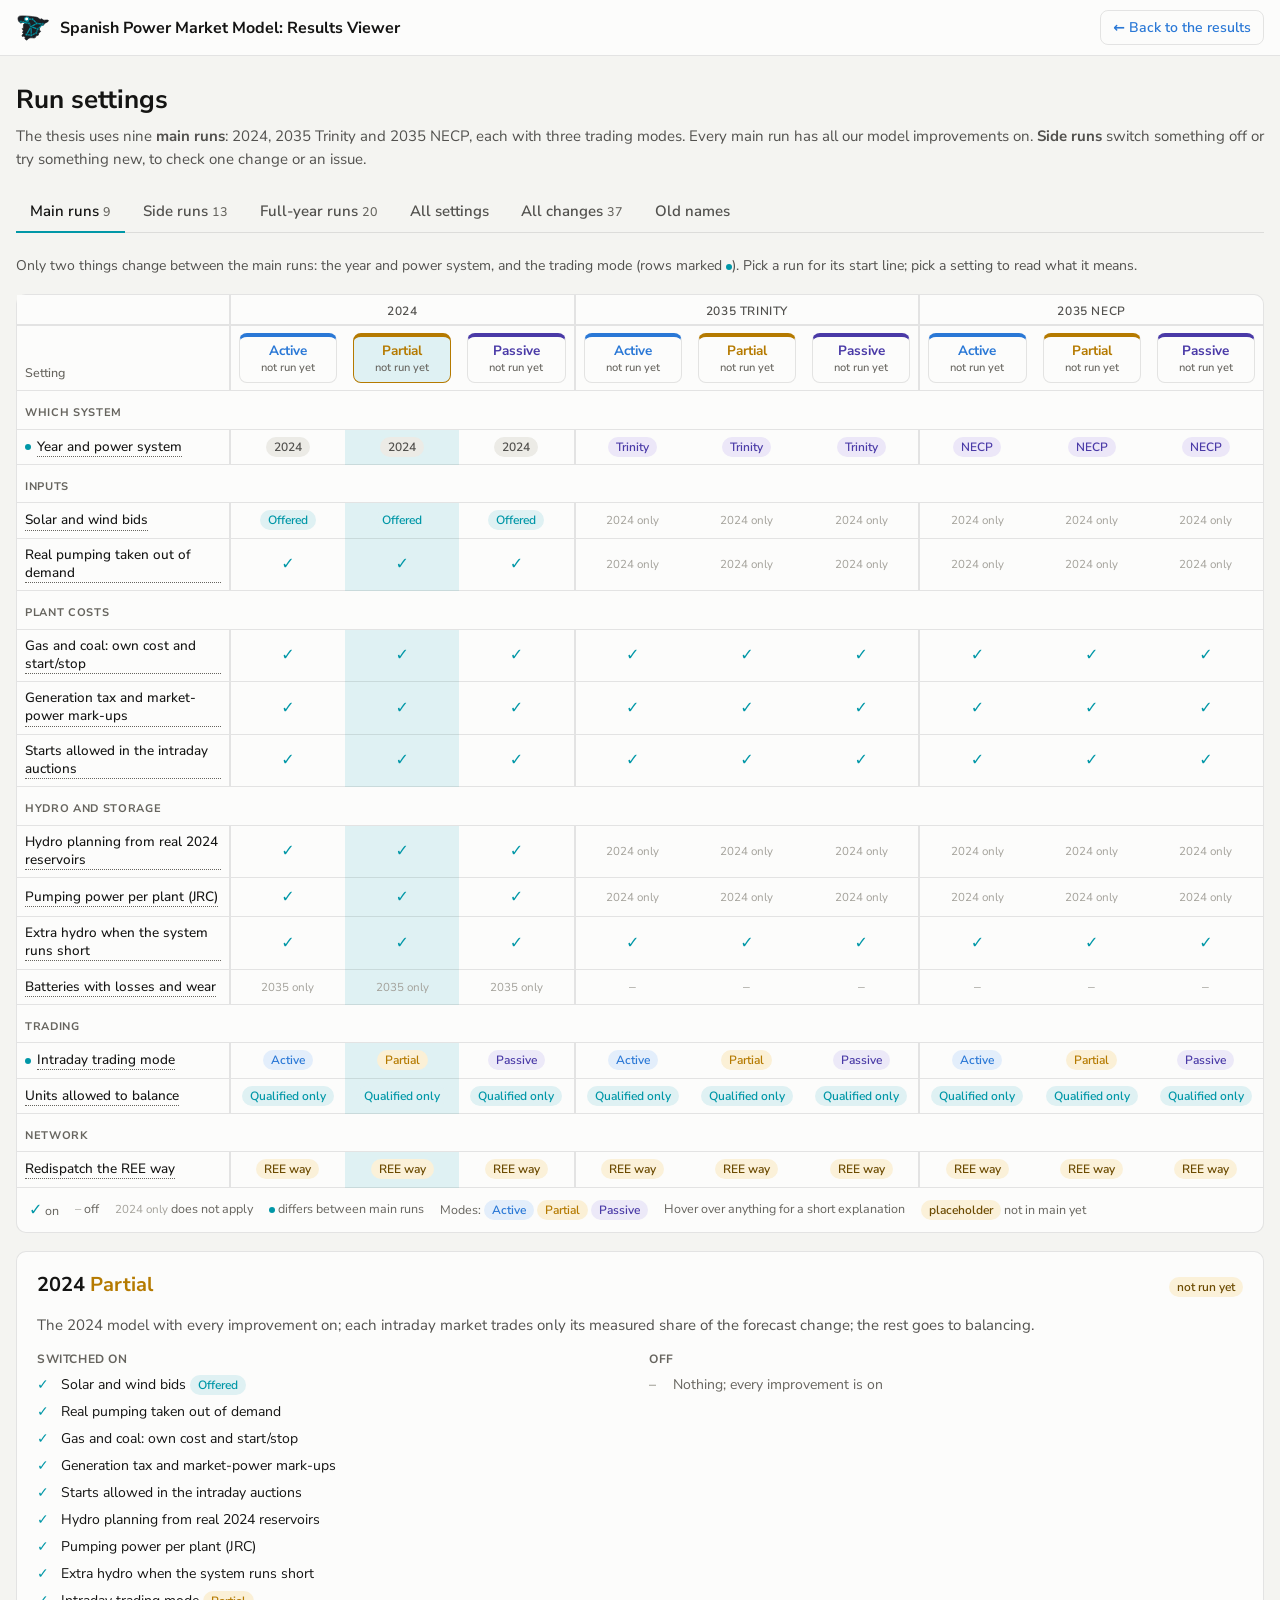
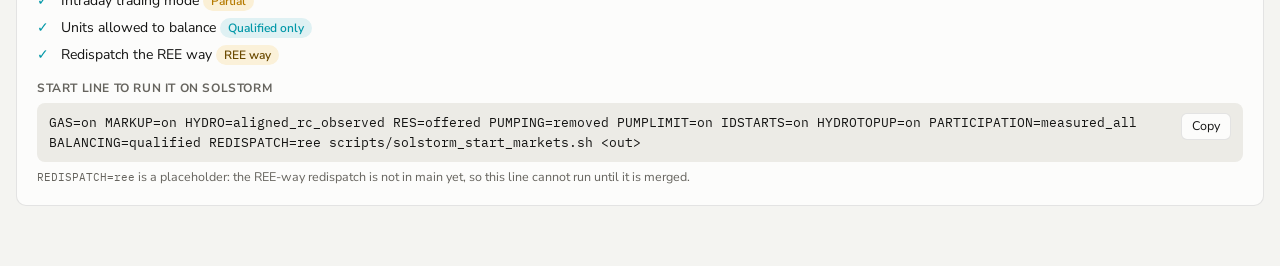
==== commit 117216bb: "Run settings: extra hydro when short, intraday starts and batteries in the run header; batteries on " ====
--- a/settings.html
+++ b/settings.html
@@ -339,6 +339,7 @@
   hydro: "Hydro plans its water from real 2024 reservoir levels.",
   pump_limits: "Each pumped-storage plant pumps at its real pumping power.",
   hydro_topup: "If the system runs short, hydro may use extra water instead of the 1000 €/MWh emergency supply.",
+  bess: "Batteries lose 15 % per cycle, pay a wear cost per MWh and use their full size, instead of being lossless and free.",
   participation: "How much of each forecast change is traded in the intraday markets. The rest goes to balancing.",
   "participation:active": "Every forecast change is traded in the intraday markets.",
   "participation:measured_all": "Only the share seen in real 2024 data is traded; the rest goes to balancing.",
@@ -351,6 +352,7 @@
   "rd:ree": "As REE does it: phases I and II, plants paid what they bid. Placeholder: not in the model yet.",
   "rd:ac": "The cheapest fix of grid limits, at the plants' costs.",
   on: "On in this run.", off: "Off in this run.", na: "Only exists for 2024 data, so it does not apply to 2035.",
+  na35: "Only the 2035 systems have batteries, so it does not apply to 2024.",
   placeholder: "Not in the model yet: it waits for Magnus's redispatch code.",
   ID2: "Intraday auction 2 in the model = real IDA1 + IDA2, the afternoon before.",
   ID3: "Intraday auction 3 = real IDA3, on the day itself, hours 12–23 only.",
@@ -385,6 +387,9 @@
   { key: "hydro_topup", group: "Hydro and storage", name: "Extra hydro when the system runs short", sec: "new, 2 Nov", sw: "HYDROTOPUP=on", def: "off",
     what: "If an intraday market or balancing runs short (the 1000 €/MWh emergency supply is needed), the day's hydro budget is raised by the missing energy and the market solved again. Real reservoirs hold weeks of water, and REE calls extra hydro when short.",
     more: "Tests: removes all 1000 €/MWh hours on 20 May and 11 Dec 2024, with at most 10 GWh extra water a day. Normal days are unchanged." },
+  { key: "bess", group: "Hydro and storage", name: "Batteries with losses and wear", sec: "new, 2 Nov", sw: "BESS=on", def: "off", y35: true,
+    what: "The 2035 batteries (EMPIRE: 2-hour Li-ion, 6.4 GW Trinity, 25 GW NECP) get a round-trip efficiency of 85 %, a wear cost of 10 €/MWh discharged and use 0–100 % of their size. Off, they are lossless and free to cycle. Each day still starts and ends half full.",
+    more: "Sources: NREL Annual Technology Baseline (85 %), Xu et al. 2018 (wear cost in market bids), Rystad 2026 (battery cell and block costs). Sensitivities: BESSEFF, BESSWEAR, BESSSOC. On branch batteries-2035, not in main yet." },
   { key: "participation", group: "Trading", name: "Intraday trading mode", sec: "§23", sw: "PARTICIPATION=active | measured_all | passive   (old: measured)", def: "Active",
     vals: MODES, on: v => v !== "active", modes: true,
     what: "How much of each forecast change (demand, wind, solar) is traded in the intraday markets. What is not traded is left to balancing.",
@@ -405,8 +410,8 @@
 ];
 
 // main runs: everything on; only system and trading mode change
-const MAIN24 = { res: "offered", pumping: true, gas: true, markup: true, intraday_starts: true, hydro: true, pump_limits: true, hydro_topup: true, balancing: "qualified", rd: "ree" };
-const MAIN35 = { res: null, pumping: null, gas: true, markup: true, intraday_starts: true, hydro: null, pump_limits: null, hydro_topup: true, balancing: "qualified", rd: "ree" };
+const MAIN24 = { res: "offered", pumping: true, gas: true, markup: true, intraday_starts: true, hydro: true, pump_limits: true, hydro_topup: true, bess: null, balancing: "qualified", rd: "ree" };
+const MAIN35 = { res: null, pumping: null, gas: true, markup: true, intraday_starts: true, hydro: null, pump_limits: null, hydro_topup: true, bess: false, balancing: "qualified", rd: "ree" };   // bess: not decided yet
 const MDESC = {
   active: "every forecast change is traded in the intraday markets (PowerVision's active case).",
   measured_all: "each intraday market trades only its measured share of the forecast change; the rest goes to balancing.",
@@ -453,7 +458,7 @@
   return { id: m.id, name: t[0], short: t[1], why: t[2], old: m.name, scen, superseded: !!(m.scenario && m.scenario.superseded_by), n_days: m.n_days,
     f: { res: y24 ? ft.res || "accepted" : null, pumping: y24 ? !!ft.pumping : null, gas: !!ft.gas, markup: !!ft.markup,
          intraday_starts: !!ft.intraday_starts, hydro: y24 ? !!ft.hydro : null, pump_limits: y24 ? !!ft.pump_limits : null,
-         hydro_topup: !!ft.hydro_topup, balancing: ft.balancing || "all", rd: ft.rd || "ac", participation: ft.participation || "active",
+         hydro_topup: !!ft.hydro_topup, bess: y24 ? null : !!ft.bess, balancing: ft.balancing || "all", rd: ft.rd || "ac", participation: ft.participation || "active",
          chain: ft.chain === "day", days366: m.n_days >= 366 } };
 }
 const BY_ID = Object.fromEntries(MANIFEST.map(m => [m.id, fromManifest(m)]));
@@ -534,6 +539,8 @@
     what: "Pumping power per plant from the JRC Hydro-power database: 5.1 GW in all, instead of pumping at full turbine power (8.2 GW)." },
   { area: "Pumped storage", name: "Pumped storage keeps water across days", short: "Experiment: tested, made prices worse, not used.", st: "dropped", sec: "§25", since: "28 Oct",
     what: "Pumped storage carried its water to the next day. On 27 Feb it raised the day-ahead price from 14 to 32 €/MWh (real 4), so it was dropped. Kept as tag archive/pumping-out-of-load-incl-carry." },
+  { area: "Batteries", name: "Batteries with losses and wear", short: "2035 batteries lose 15 % per cycle and pay 10 €/MWh wear.", st: "branch", sw: "BESS=on", sec: "new", since: "2 Nov",
+    what: "The 2035 Li-ion batteries get a round-trip efficiency of 85 % (NREL ATB), a wear cost of 10 €/MWh discharged (Xu et al. 2018; Rystad 2026 costs) and a usable range of 0–100 %. Each day still starts and ends half full. On branch batteries-2035; a one-week NECP test is running." },
 
   { area: "Grid and redispatch", name: "Border split chosen by the redispatch", short: "Fixes most failed grid hours at the French border.", st: "always", sec: "§11", since: "7 Oct",
     what: "The redispatch chooses how the exchange with France and Portugal splits over the border lines. Before, a 240 MW transformer limit at the French border made about 12 % of hours fail." },
@@ -636,7 +643,7 @@
 function cell(key, run) {
   if (key === "scenario") return `<span class="chip${run.scen === "2024" ? "" : " scen"}" tabindex="0" data-tip="scenario:${run.scen}">${run.scen}</span>`;
   const v = run.f[key];
-  if (v === null || v === undefined) return `<span class="na" tabindex="0" data-tip="na">2024 only</span>`;
+  if (v === null || v === undefined) return setting(key) && setting(key).y35 ? `<span class="na" tabindex="0" data-tip="na35">2035 only</span>` : `<span class="na" tabindex="0" data-tip="na">2024 only</span>`;
   if (key === "participation") return modeChip(v);
   const todo = setting(key).todo && isOn(key, v) ? " todo" : "";
   if (typeof v === "string") return `<span class="chip${todo || (isOn(key, v) ? " on" : "")}" tabindex="0" data-tip="${key}:${v}">${esc(label(key, v))}</span>`;
@@ -653,6 +660,7 @@
   }
   if (f.intraday_starts) p.push("IDSTARTS=on");
   if (f.hydro_topup) p.push("HYDROTOPUP=on");
+  if (f.bess) p.push("BESS=on");
   if (f.participation !== "active") p.push("PARTICIPATION=" + f.participation);
   if (f.balancing === "qualified") p.push("BALANCING=qualified");
   if (f.rd === "ree") p.push("REDISPATCH=ree");
@@ -739,7 +747,7 @@
 }
 function renderGuide() {
   const groups = [...new Set(SETTINGS.map(s => s.group))];
-  const mainUse = s => s.key === "scenario" || s.key === "participation" ? "differs per run" : s.y24 ? "on in the three 2024 runs (2024 only)" : "on in all nine";
+  const mainUse = s => s.key === "scenario" || s.key === "participation" ? "differs per run" : s.y24 ? "on in the three 2024 runs (2024 only)" : s.key === "bess" ? "not decided for the main runs yet (2035 only)" : "on in all nine";
   let h = "";
   for (const g of groups) {
     h += `<div class="sgroup"><h3>${esc(g)}</h3><div class="rows">` + SETTINGS.filter(s => s.group === g).map(s => `
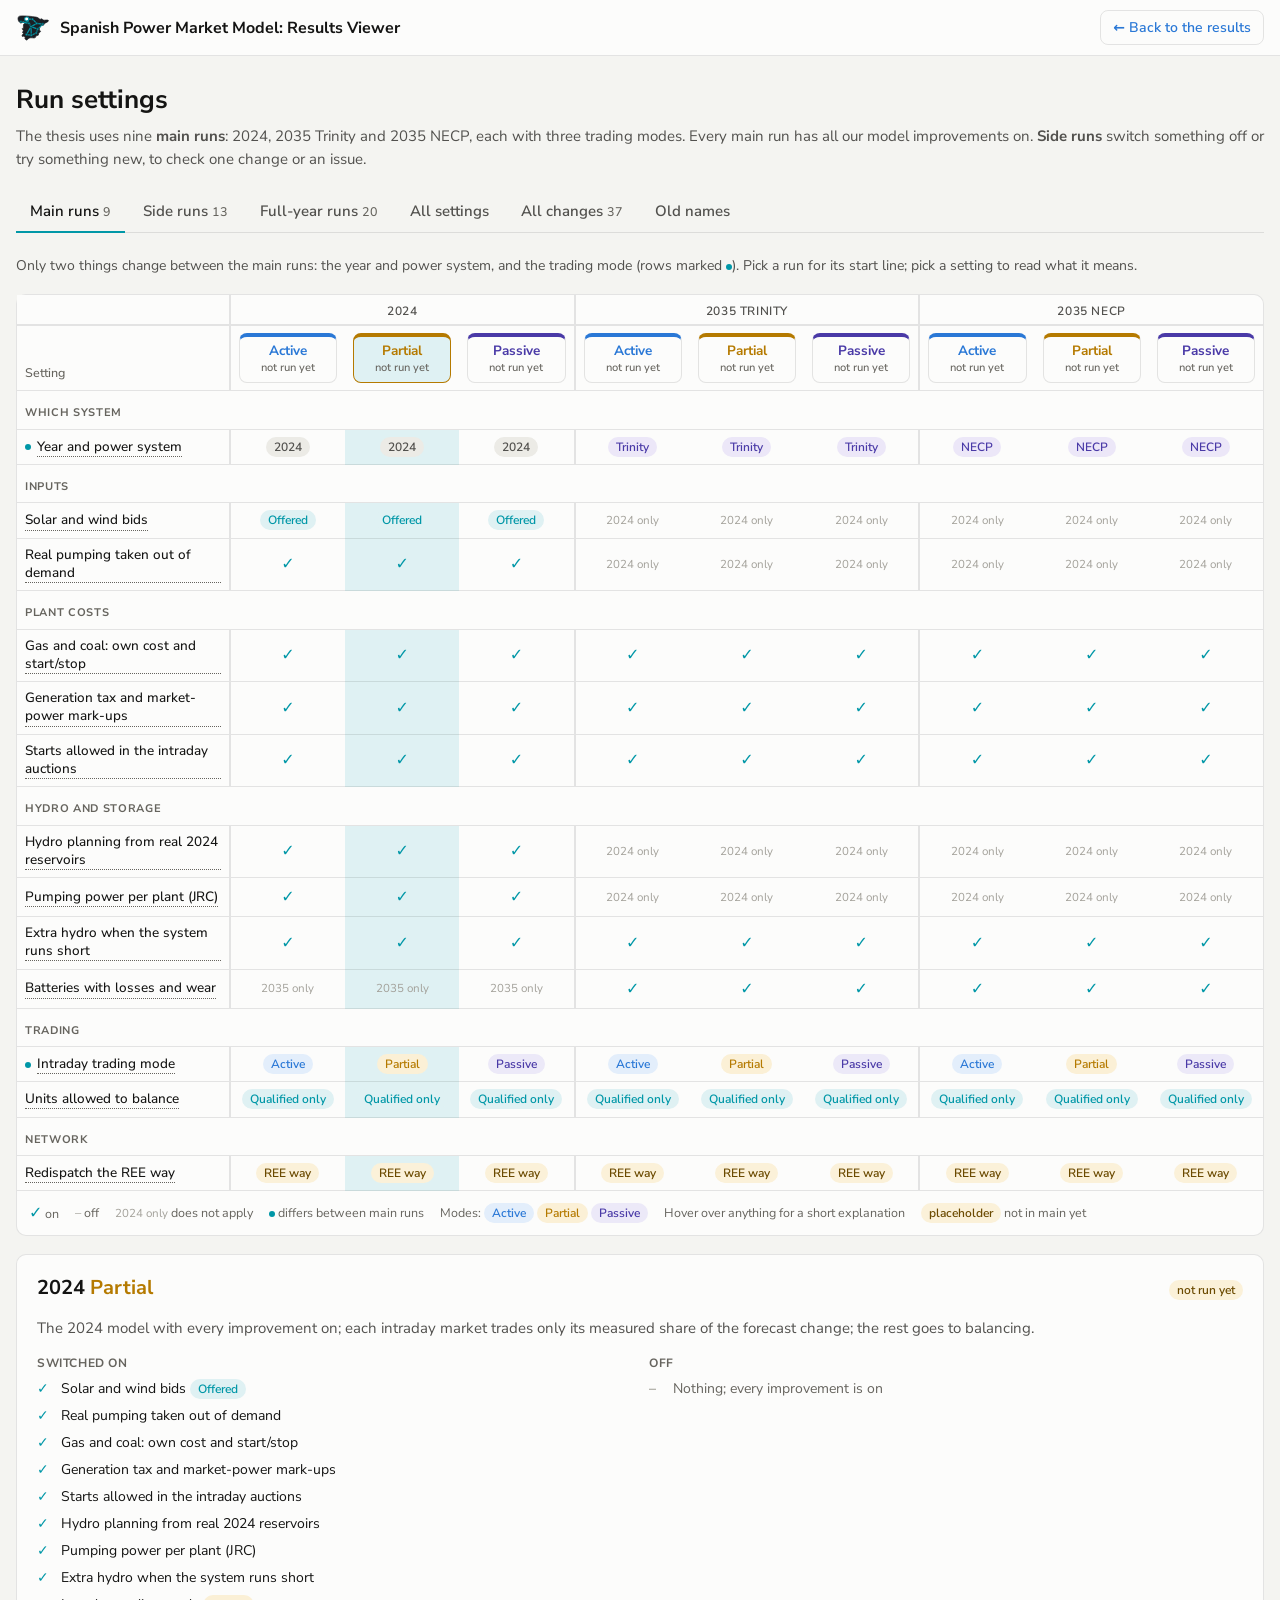
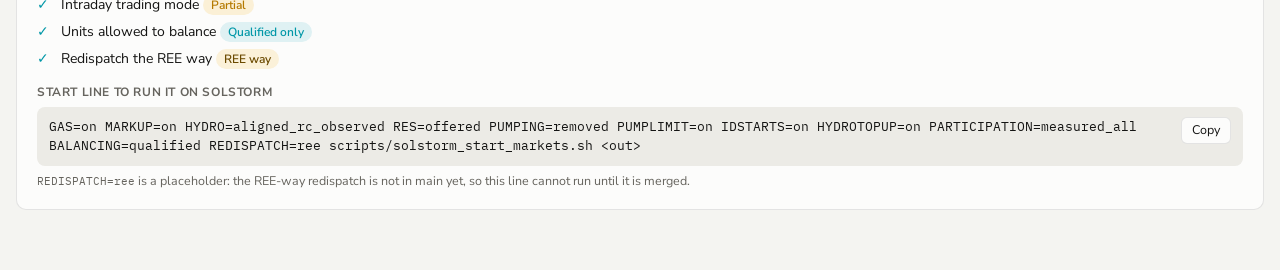
==== commit 17e3a14e: "Run settings: batteries with losses and wear on in the six 2035 main runs Co-Authored-By: Claude Opu" ====
--- a/settings.html
+++ b/settings.html
@@ -411,7 +411,7 @@
 
 // main runs: everything on; only system and trading mode change
 const MAIN24 = { res: "offered", pumping: true, gas: true, markup: true, intraday_starts: true, hydro: true, pump_limits: true, hydro_topup: true, bess: null, balancing: "qualified", rd: "ree" };
-const MAIN35 = { res: null, pumping: null, gas: true, markup: true, intraday_starts: true, hydro: null, pump_limits: null, hydro_topup: true, bess: false, balancing: "qualified", rd: "ree" };   // bess: not decided yet
+const MAIN35 = { res: null, pumping: null, gas: true, markup: true, intraday_starts: true, hydro: null, pump_limits: null, hydro_topup: true, bess: true, balancing: "qualified", rd: "ree" };
 const MDESC = {
   active: "every forecast change is traded in the intraday markets (PowerVision's active case).",
   measured_all: "each intraday market trades only its measured share of the forecast change; the rest goes to balancing.",
@@ -747,7 +747,7 @@
 }
 function renderGuide() {
   const groups = [...new Set(SETTINGS.map(s => s.group))];
-  const mainUse = s => s.key === "scenario" || s.key === "participation" ? "differs per run" : s.y24 ? "on in the three 2024 runs (2024 only)" : s.key === "bess" ? "not decided for the main runs yet (2035 only)" : "on in all nine";
+  const mainUse = s => s.key === "scenario" || s.key === "participation" ? "differs per run" : s.y24 ? "on in the three 2024 runs (2024 only)" : s.key === "bess" ? "on in the six 2035 runs (2035 only)" : "on in all nine";
   let h = "";
   for (const g of groups) {
     h += `<div class="sgroup"><h3>${esc(g)}</h3><div class="rows">` + SETTINGS.filter(s => s.group === g).map(s => `
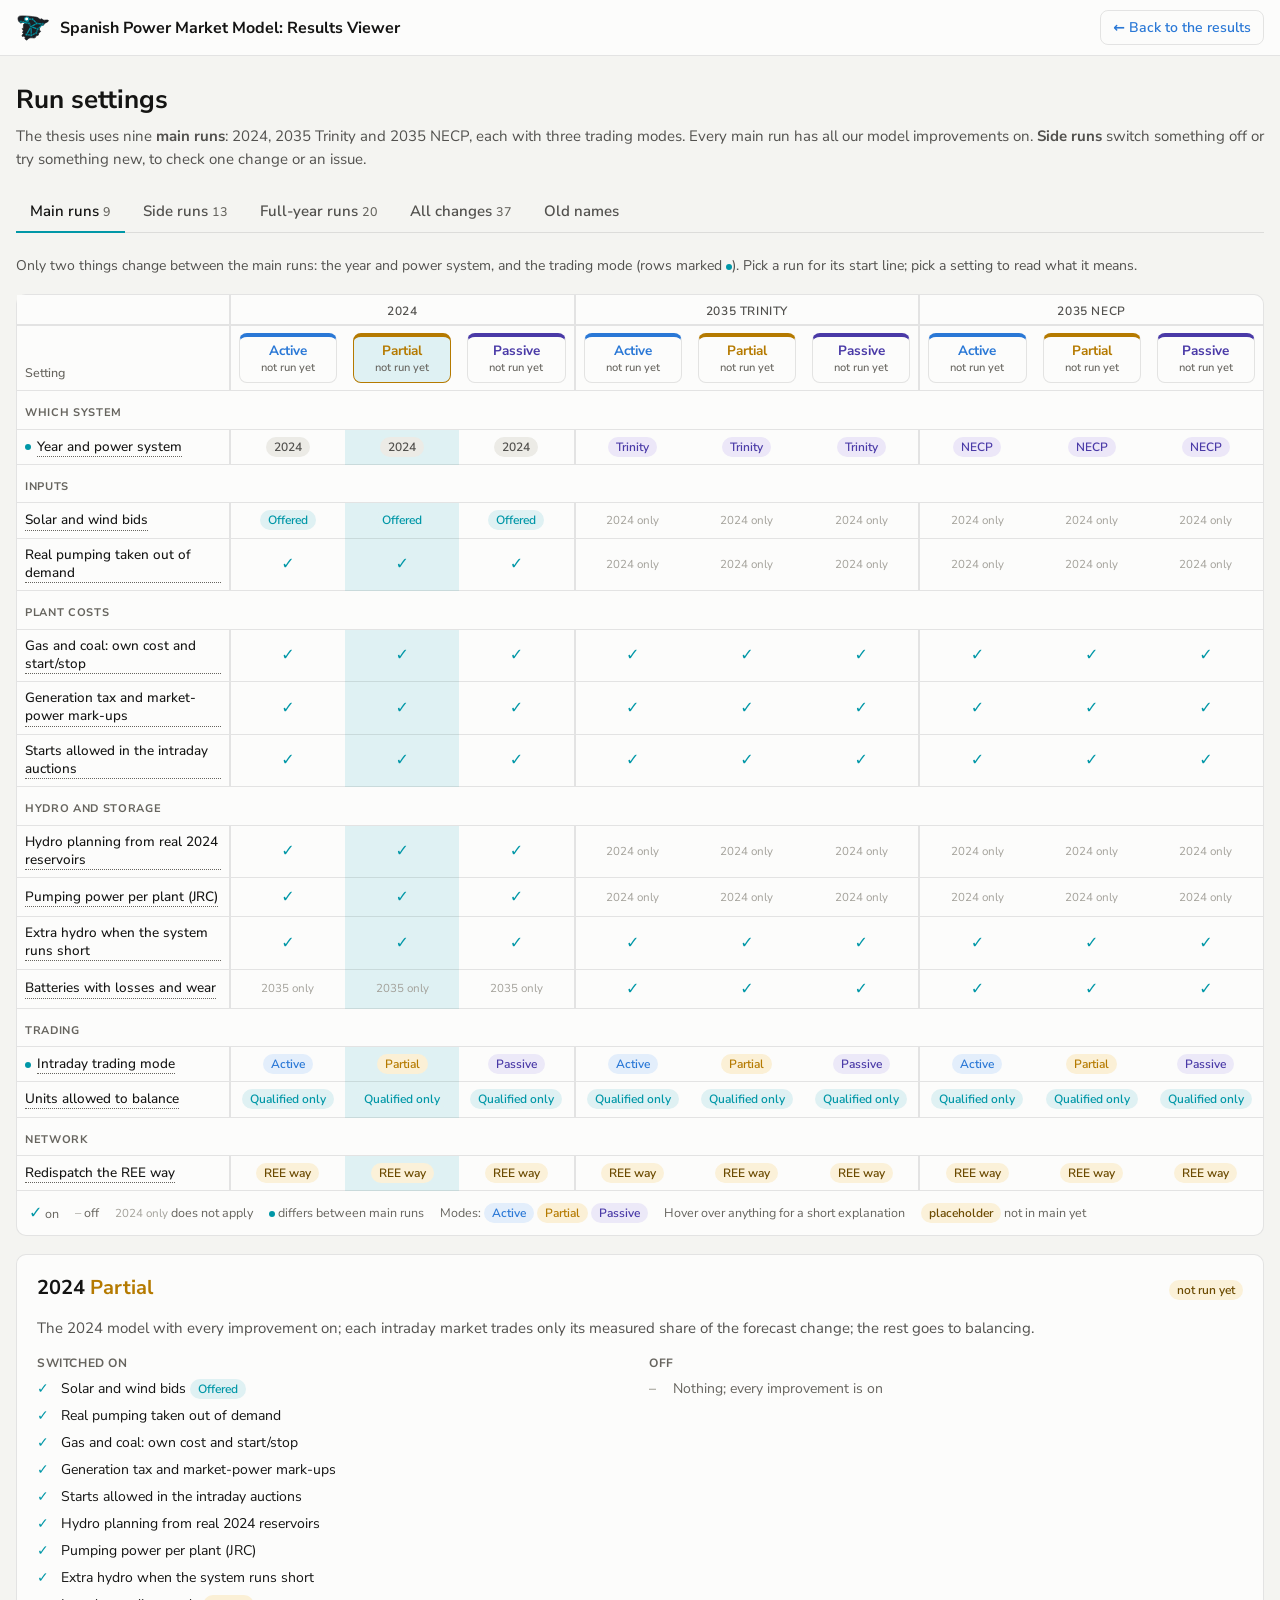
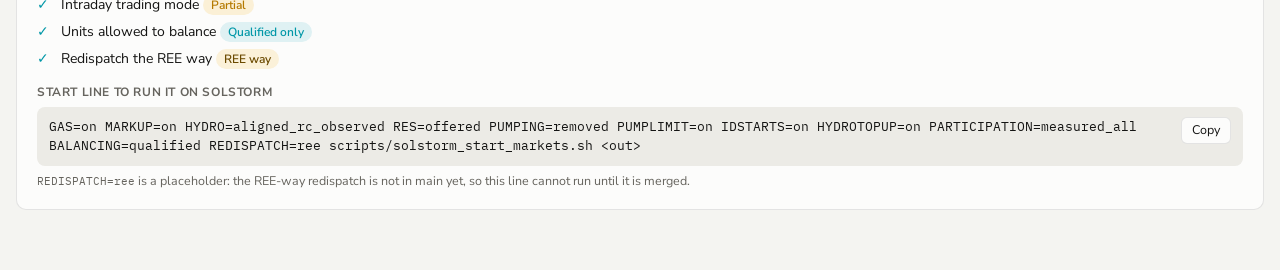
==== commit cb46c8f3: "Run settings: 'All settings' folded into 'All changes' Each setting's change row now also shows its " ====
--- a/settings.html
+++ b/settings.html
@@ -174,10 +174,14 @@
 .gcard dd { margin: 0; }
 .gcard.fixed { background: var(--surface-2); }
 .modes-wrap { overflow-x: auto; }
-table.modes { border-collapse: collapse; font-size: 13.5px; width: 100%; min-width: 640px; }
+table.modes { border-collapse: collapse; font-size: 13.5px; width: 100%; min-width: 760px; }
 table.modes th, table.modes td { padding: 6px 10px; border-bottom: 1px solid var(--hair); text-align: left; vertical-align: top; }
 table.modes th { font-size: 12px; color: var(--muted); font-weight: 600; }
 table.modes td.num { font-variant-numeric: tabular-nums; white-space: nowrap; }
+table.modes th.grp { text-align: center; border-left: 1px solid var(--hair); }
+table.modes tr.sub th { font-weight: 500; font-size: 11.5px; }
+table.modes th.num, table.modes td.num { text-align: center; }
+table.modes .g0 { border-left: 1px solid var(--hair); }
 @media (prefers-reduced-motion: reduce) { .gcard { transition: none; } }
 
 /* all settings: one row per setting, click to expand */
@@ -268,7 +272,6 @@
     <button role="tab" id="t-runs" aria-controls="p-runs" aria-selected="true">Main runs<span class="n">9</span></button>
     <button role="tab" id="t-side" aria-controls="p-side" aria-selected="false">Side runs<span class="n" id="n-side"></span></button>
     <button role="tab" id="t-full" aria-controls="p-full" aria-selected="false">Full-year runs<span class="n" id="n-full"></span></button>
-    <button role="tab" id="t-guide" aria-controls="p-guide" aria-selected="false">All settings</button>
     <button role="tab" id="t-changes" aria-controls="p-changes" aria-selected="false">All changes<span class="n" id="n-changes"></span></button>
     <button role="tab" id="t-names" aria-controls="p-names" aria-selected="false">Old names</button>
   </div>
@@ -296,13 +299,8 @@
     <div class="card grid-wrap"><table class="fy" id="fy"></table></div>
   </section>
 
-  <section class="panel" id="p-guide" role="tabpanel" aria-labelledby="t-guide" hidden>
-    <p class="lead">Click a setting to read more. On Solstorm, put the switch in front of the start line, e.g. <code>GAS=on MARKUP=on scripts/solstorm_start_markets.sh &lt;out&gt;</code>. Each run saves its settings, and the website reads them from there.</p>
-    <div id="guide" class="slist-all"></div>
-  </section>
-
   <section class="panel" id="p-changes" role="tabpanel" aria-labelledby="t-changes" hidden>
-    <p class="lead">Everything we have changed in the model since Ehsan's version (4 Sep 2026). Click a change to read more. The tag on the right says if it is always on, a setting you switch on, only output, or not in the model yet.</p>
+    <p class="lead">Everything we have changed in the model since Ehsan's version (4 Sep 2026). Click a change to read more. The tag on the right says if it is always on, a setting you switch on, only output, or not in the model yet. For a setting, put the switch in front of the start line on Solstorm, e.g. <code>GAS=on MARKUP=on scripts/solstorm_start_markets.sh &lt;out&gt;</code>; each run saves its settings, and the website reads them from there.</p>
     <div class="cfilter" role="group" aria-label="Show changes">
       <button class="fbtn" data-f="all" aria-pressed="true">All</button>
       <button class="fbtn" data-f="always" aria-pressed="false">Always on</button>
@@ -403,11 +401,6 @@
     what: "Redispatch as REE does it: phase I (technical constraints on the day-ahead schedule) and phase II, pay-as-bid, with reactive power and voltage rules.",
     more: "On Magnus's branch redispatch-realism, not in main yet. The switch name is a placeholder until it is merged." },
 ];
-const FIXED = [
-  { name: "Day-by-day market chain", sec: "§16", what: "Each day runs day-ahead → ID2 → ID3 → CID → balancing before the next day." },
-  { name: "Cross-border split", sec: "§11", what: "The redispatch chooses how the exchange with France and Portugal splits over the border lines (2024)." },
-  { name: "All 366 days", sec: "§26", what: "Inputs for every day of 2024, including 30–31 December. Runs published before 29 Oct have 364 days." },
-];
 
 // main runs: everything on; only system and trading mode change
 const MAIN24 = { res: "offered", pumping: true, gas: true, markup: true, intraday_starts: true, hydro: true, pump_limits: true, hydro_topup: true, bess: null, balancing: "qualified", rd: "ree" };
@@ -569,6 +562,27 @@
 ];
 const STATUS = { always: "Always on", output: "Output only", branch: "Not in model yet", dropped: "Dropped" };
 let cfilter = "all";
+// which setting (SETTINGS key) a change row is: its switch, default, main-run use and, for the
+// trading modes, the α table are shown in that row
+const CHANGE_KEY = { "Offered solar and wind bids": "res", "Hydro planning from real reservoirs": "hydro",
+  "Extra hydro when the system runs short": "hydro_topup", "Gas plants: own efficiency and start/stop": "gas",
+  "Generation tax and mark-ups": "markup", "Starts in the intraday auctions": "intraday_starts",
+  "Intraday trading modes": "participation", "Only approved plants balance": "balancing", "Pumping out of demand": "pumping",
+  "Pumping power per plant": "pump_limits", "Batteries with losses and wear": "bess", "Redispatch the REE way": "rd",
+  "2035 scenario runs": "scenario" };
+const mainUse = s => s.key === "scenario" || s.key === "participation" ? "differs per run" : s.y24 ? "on in the three 2024 runs (2024 only)" : s.key === "bess" ? "on in the six 2035 runs (2035 only)" : "on in all nine";
+function settingExtras(key) {
+  const s = setting(key);
+  if (!s) return "";
+  return `${s.modes ? modesTable() : ""}${s.more ? `<p class="fine">${esc(s.more)}</p>` : ""}`;
+}
+function settingFacts(key) {
+  const s = setting(key);
+  if (!s) return "";
+  return `<dt>Model switch</dt><dd><code>${esc(s.sw)}</code>${s.todo ? ` <span class="chip todo" tabindex="0" data-tip="placeholder">placeholder</span>` : ""}</dd>
+              <dt>Default</dt><dd>${esc(s.def)}</dd>
+              <dt>Main runs</dt><dd>${mainUse(s)}</dd>`;
+}
 function renderChanges() {
   const areas = [...new Set(CHANGES.map(c => c.area))];
   const shown = c => cfilter === "all" || c.st === cfilter || (cfilter === "branch" && c.st === "dropped");
@@ -577,11 +591,12 @@
     const rows = CHANGES.filter(c => c.area === a && shown(c));
     if (!rows.length) continue;
     h += `<div class="sgroup"><h3>${esc(a)}</h3><div class="rows">` + rows.map(c => `
-      <details class="srow">
+      <details class="srow"${CHANGE_KEY[c.name] ? ` id="chg-${CHANGE_KEY[c.name]}"` : ""}>
         <summary><span class="chev" aria-hidden="true">▶</span><span class="sname">${esc(c.name)}</span><span class="sshort">${esc(c.short)}</span><span class="stag ${c.st}">${esc(c.st === "switch" ? c.sw : STATUS[c.st])}</span></summary>
         <div class="sbody">
-          <p>${esc(c.what)}</p>${c.more ? `<p class="fine">${esc(c.more)}</p>` : ""}
+          <p>${esc(c.what)}</p>${c.more ? `<p class="fine">${esc(c.more)}</p>` : ""}${settingExtras(CHANGE_KEY[c.name])}
           <dl><dt>Status</dt><dd>${c.st === "switch" ? "A setting: off by default, switched on with <code>" + esc(c.sw) + "</code>" : esc(STATUS[c.st])}</dd>
+              ${settingFacts(CHANGE_KEY[c.name])}
               <dt>Model change</dt><dd>${esc(c.sec)}</dd>
               <dt>Since</dt><dd>${esc(c.since)} 2026</dd></dl>
         </div>
@@ -738,34 +753,21 @@
 }
 function renderView(v) { renderGrid(v); renderDetail(v); }
 function modesTable() {
-  return `<div class="modes-wrap"><table class="modes"><thead><tr><th>Mode</th><th>What happens</th><th><span data-tip="ID2" tabindex="0">ID2</span> <span data-tip="alpha" tabindex="0">α</span></th><th><span data-tip="ID3" tabindex="0">ID3</span> α</th><th><span data-tip="CID" tabindex="0">CID</span> α</th><th>Switch</th></tr></thead><tbody>
-    <tr class="mode-active"><td><b data-tip="participation:active" tabindex="0">Active</b></td><td>Every forecast change is traded in every intraday market</td><td class="num">1</td><td class="num">1</td><td class="num">1</td><td><code>active</code> (default)</td></tr>
-    <tr class="mode-measured_all"><td><b data-tip="participation:measured_all" tabindex="0">Partial</b></td><td>Every intraday market trades its measured share; the rest goes to balancing</td><td class="num">0.32 / 0.22 / 0.13</td><td class="num">0.07 / 0.15 / 0.10</td><td class="num">0.07 / 0.07 / 0.06</td><td><code>measured_all</code></td></tr>
-    <tr class="mode-passive"><td><b data-tip="participation:passive" tabindex="0">Passive</b></td><td>Nothing is traded after the day-ahead; all goes to balancing</td><td class="num">0</td><td class="num">0</td><td class="num">0</td><td><code>passive</code></td></tr>
-    <tr class="mode-measured"><td><b data-tip="participation:measured" tabindex="0">Partial CID</b> <span class="fine">(side runs)</span></td><td>Auctions as Active; only CID trades its measured share</td><td class="num">1</td><td class="num">1</td><td class="num">0.07 / 0.07 / 0.06</td><td><code>measured</code></td></tr>
-  </tbody></table></div><p class="fine">α = share of the forecast change that is traded, for demand / wind / solar. ID3 trades hours 12–23 only.</p>`;
-}
-function renderGuide() {
-  const groups = [...new Set(SETTINGS.map(s => s.group))];
-  const mainUse = s => s.key === "scenario" || s.key === "participation" ? "differs per run" : s.y24 ? "on in the three 2024 runs (2024 only)" : s.key === "bess" ? "on in the six 2035 runs (2035 only)" : "on in all nine";
-  let h = "";
-  for (const g of groups) {
-    h += `<div class="sgroup"><h3>${esc(g)}</h3><div class="rows">` + SETTINGS.filter(s => s.group === g).map(s => `
-      <details class="srow" id="set-${s.key}">
-        <summary><span class="chev" aria-hidden="true">▶</span><span class="sname">${esc(s.name)}</span><span class="sshort">${esc(TIP[s.key] || "")}</span><code>${esc(/[|]| or /.test(s.sw) ? s.sw.split("=")[0] + "=…" : s.sw.split("   ")[0])}</code></summary>
-        <div class="sbody">
-          <p>${esc(s.what)}</p>${s.modes ? modesTable() : ""}${s.more ? `<p class="fine">${esc(s.more)}</p>` : ""}
-          <dl><dt>Model switch</dt><dd><code>${esc(s.sw)}</code>${s.todo ? ` <span class="chip todo" tabindex="0" data-tip="placeholder">placeholder</span>` : ""}</dd>
-              <dt>Default</dt><dd>${esc(s.def)}</dd>
-              <dt>Main runs</dt><dd>${mainUse(s)}</dd>
-              <dt>Model change</dt><dd>${esc(s.sec)}</dd></dl>
-        </div>
-      </details>`).join("") + `</div></div>`;
-  }
-  h += `<div class="sgroup"><h3>Always on</h3><div class="rows">` + FIXED.map(s => `
-      <details class="srow fixedrow"><summary><span class="chev" aria-hidden="true">▶</span><span class="sname">${esc(s.name)}</span><span class="sshort">${esc(s.what)}</span><code>–</code></summary>
-        <div class="sbody"><dl><dt>Model change</dt><dd>${esc(s.sec)}</dd><dt>Switch</dt><dd>none, always on</dd></dl></div></details>`).join("") + `</div></div>`;
-  document.getElementById("guide").innerHTML = h;
+  // α per market and source: demand / wind / solar each get their own column
+  const SRC = ["Demand", "Wind", "Solar"];
+  const group = m => `<th colspan="3" class="grp"><span data-tip="${m}" tabindex="0">${m}</span> <span data-tip="alpha" tabindex="0">α</span></th>`;
+  const vals = a => a.map((x, k) => `<td class="num${k === 0 ? " g0" : ""}">${x === 0 || x === 1 ? x : x.toFixed(2)}</td>`).join("");
+  const row = (cls, mode, what, id2, id3, cid, sw) =>
+    `<tr class="${cls}"><td>${mode}</td><td>${what}</td>${vals(id2)}${vals(id3)}${vals(cid)}<td>${sw}</td></tr>`;
+  const ONE = [1, 1, 1], ZERO = [0, 0, 0], CIDM = [0.07, 0.07, 0.06];
+  return `<div class="modes-wrap"><table class="modes"><thead>
+    <tr><th rowspan="2">Mode</th><th rowspan="2">What happens</th>${group("ID2")}${group("ID3")}${group("CID")}<th rowspan="2">Switch</th></tr>
+    <tr class="sub">${[0, 1, 2].map(() => SRC.map((x, k) => `<th class="num${k === 0 ? " g0" : ""}">${x}</th>`).join("")).join("")}</tr></thead><tbody>
+    ${row("mode-active", `<b data-tip="participation:active" tabindex="0">Active</b>`, "Every forecast change is traded in every intraday market", ONE, ONE, ONE, `<code>active</code> (default)`)}
+    ${row("mode-measured_all", `<b data-tip="participation:measured_all" tabindex="0">Partial</b>`, "Every intraday market trades its measured share; the rest goes to balancing", [0.32, 0.22, 0.13], [0.07, 0.15, 0.10], CIDM, `<code>measured_all</code>`)}
+    ${row("mode-passive", `<b data-tip="participation:passive" tabindex="0">Passive</b>`, "Nothing is traded after the day-ahead; all goes to balancing", ZERO, ZERO, ZERO, `<code>passive</code>`)}
+    ${row("mode-measured", `<b data-tip="participation:measured" tabindex="0">Partial CID</b> <span class="fine">(side runs)</span>`, "Auctions as Active; only CID trades its measured share", ONE, ONE, CIDM, `<code>measured</code>`)}
+  </tbody></table></div><p class="fine">α = the share of each source's forecast change that is traded in that market, measured separately for demand, wind and solar from REE's 2024 schedules. ID3 trades hours 12–23 only.</p>`;
 }
 function renderNames() {
   let h = `<thead><tr><th>Old name</th><th>New name</th><th>Kind</th></tr></thead><tbody>`;
@@ -792,8 +794,10 @@
   if (cp) { (async () => { try { await navigator.clipboard.writeText(cp.dataset.line); cp.textContent = "Copied"; } catch (_) { cp.textContent = "Select and copy"; } setTimeout(() => { cp.textContent = "Copy"; }, 1600); })(); return; }
   const s = e.target.closest(".rowbtn");
   if (s) {
-    showTab("t-guide");
-    const el = document.getElementById("set-" + s.dataset.set);
+    showTab("t-changes");
+    if (cfilter !== "all") { cfilter = "all"; document.querySelectorAll(".fbtn").forEach(b => b.setAttribute("aria-pressed", b.dataset.f === "all")); renderChanges(); }
+    const el = document.getElementById("chg-" + s.dataset.set);
+    if (!el) return;
     el.open = true;
     el.scrollIntoView({ behavior: matchMedia("(prefers-reduced-motion: reduce)").matches ? "auto" : "smooth", block: "center" });
     el.classList.add("flash"); setTimeout(() => el.classList.remove("flash"), 1400);
@@ -815,7 +819,7 @@
 document.addEventListener("mouseover", e => { const el = e.target.closest("[data-tip]"); el ? showTip(el) : hideTip(); });
 document.addEventListener("focusin", e => { const el = e.target.closest("[data-tip]"); el ? showTip(el) : hideTip(); });
 document.addEventListener("scroll", hideTip, true);
-renderView(VIEWS.main); renderView(VIEWS.side); renderGuide(); renderNames();
+renderView(VIEWS.main); renderView(VIEWS.side); renderNames();
 document.getElementById("n-side").textContent = SIDE.length;
 renderChanges(); document.getElementById("n-changes").textContent = CHANGES.length;
 renderFullYear();
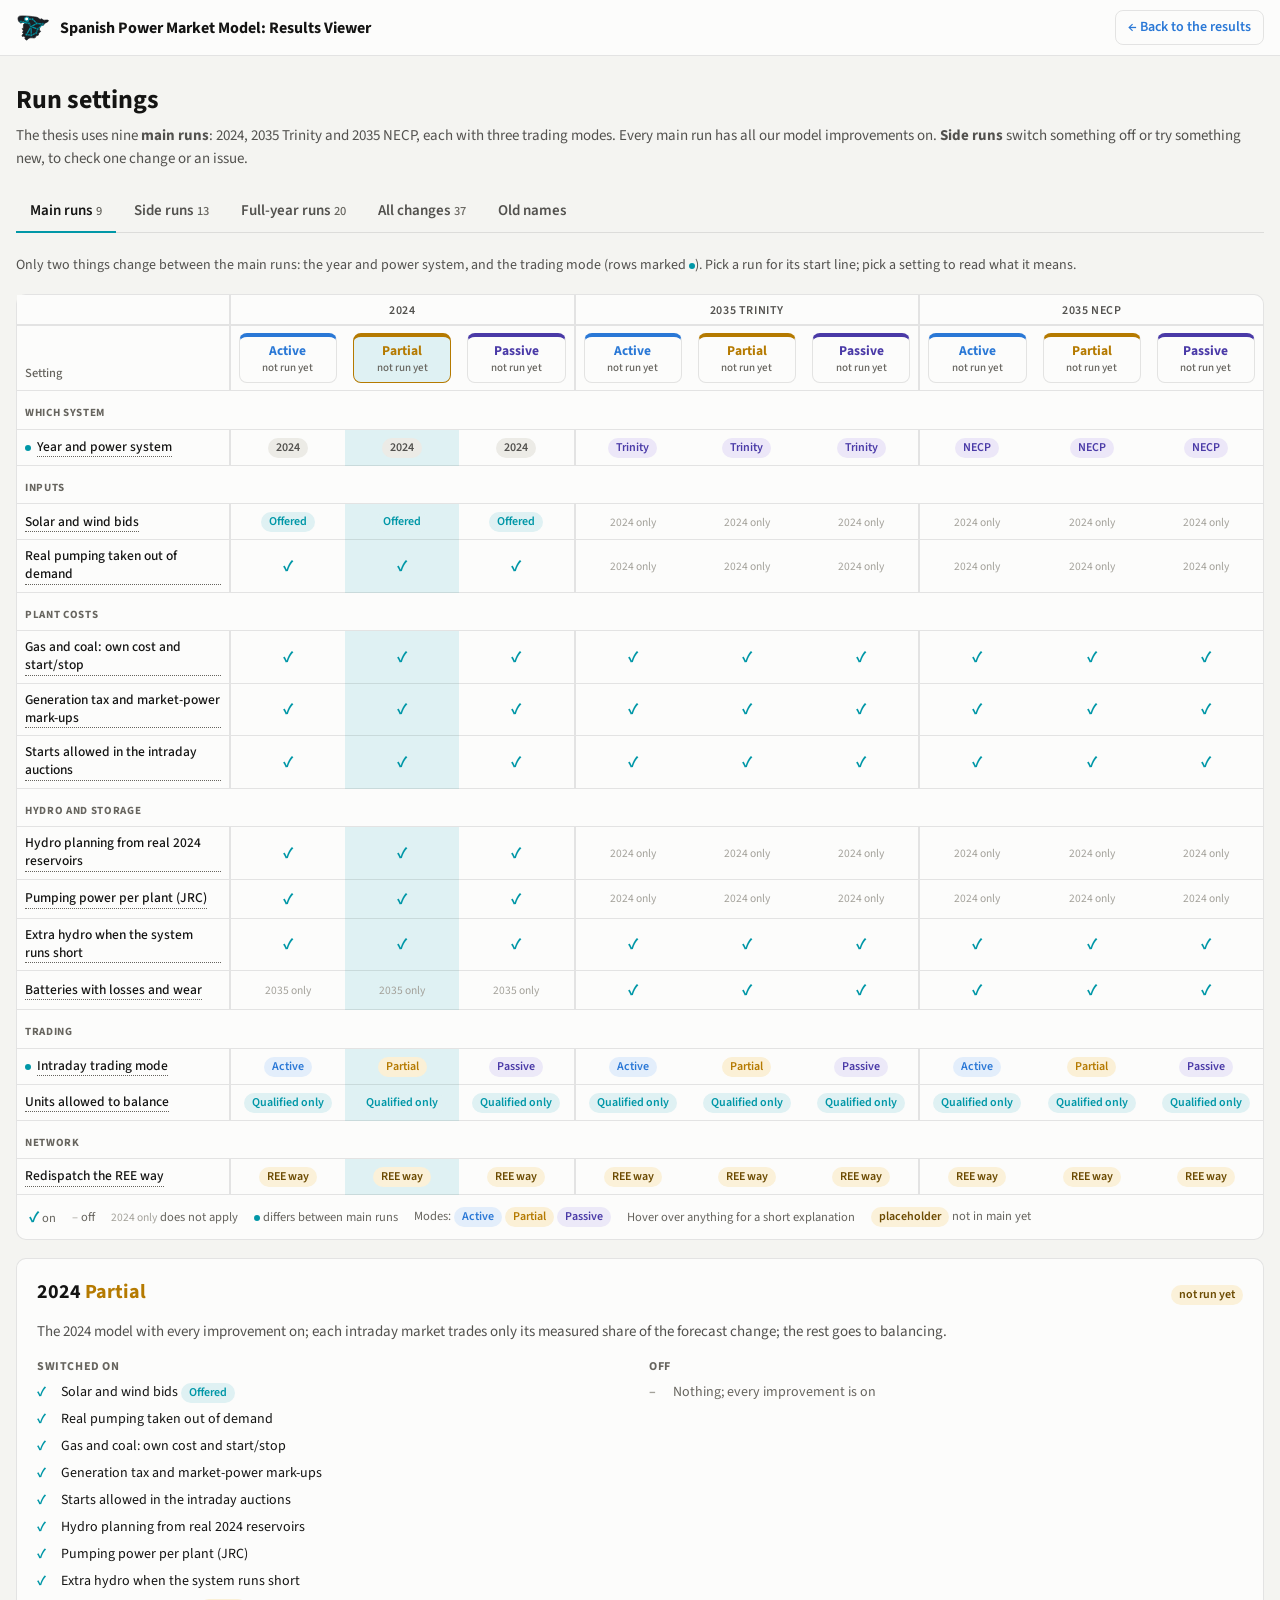
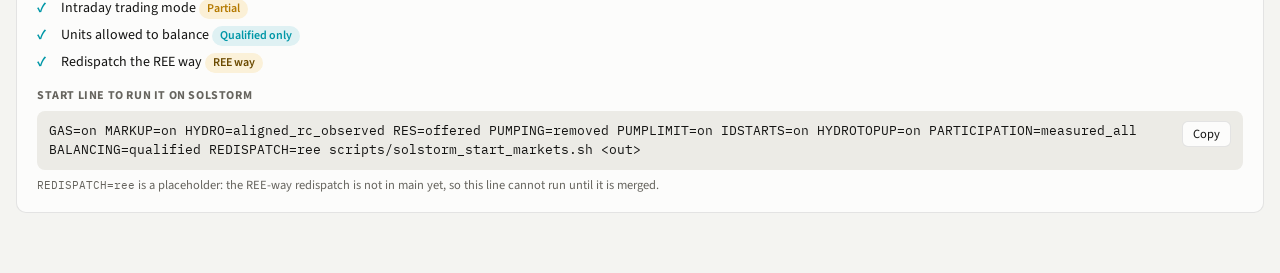
==== commit 6459b192: "Font: Source Sans 3 (Google Fonts) on the results viewer and the Run settings page, instead of Aveni" ====
--- a/settings.html
+++ b/settings.html
@@ -7,7 +7,7 @@
 <link rel="icon" type="image/svg+xml" href="logo.svg">
 <link rel="preconnect" href="https://fonts.googleapis.com">
 <link rel="preconnect" href="https://fonts.gstatic.com" crossorigin>
-<link rel="stylesheet" href="https://fonts.googleapis.com/css2?family=IBM+Plex+Mono:wght@400;500&family=Nunito+Sans:wght@400;500;600;700&display=swap">
+<link rel="stylesheet" href="https://fonts.googleapis.com/css2?family=IBM+Plex+Mono:wght@400;500&family=Source+Sans+3:wght@400;500;600;700&display=swap">
 <style>
 /* Same tokens as the results website (viewer.css). Layout: website top bar, then the "Settings" view with
    four tabs: Main runs (9 thesis runs, grid → picked run) · Side runs (checks, "differs from main") ·
@@ -18,7 +18,7 @@
   --note-bg: #fbf1d9; --note-ink: #6b4a00; --sel-bg: #141413; --sel-ink: #fcfcfb;
   --on-bg: #dff1f3; --off-ink: #a3a19a; --scen-bg: #ece7f8; --scen-ink: #4a3aa7; --diff-bg: #fbe4ee; --diff-ink: #a3365f;
   --m-active: #2a78d6; --m-active-bg: #e3eefb; --m-partial: #b57a00; --m-partial-bg: #fbf0d6; --m-passive: #4a3aa7; --m-passive-bg: #ece9f8;
-  --font-ui: "Avenir Next", Avenir, "Nunito Sans", system-ui, -apple-system, "Segoe UI", sans-serif;
+  --font-ui: "Source Sans 3", system-ui, -apple-system, "Segoe UI", sans-serif;
   --font-mono: "IBM Plex Mono", ui-monospace, Consolas, monospace;
   color-scheme: light;
 }
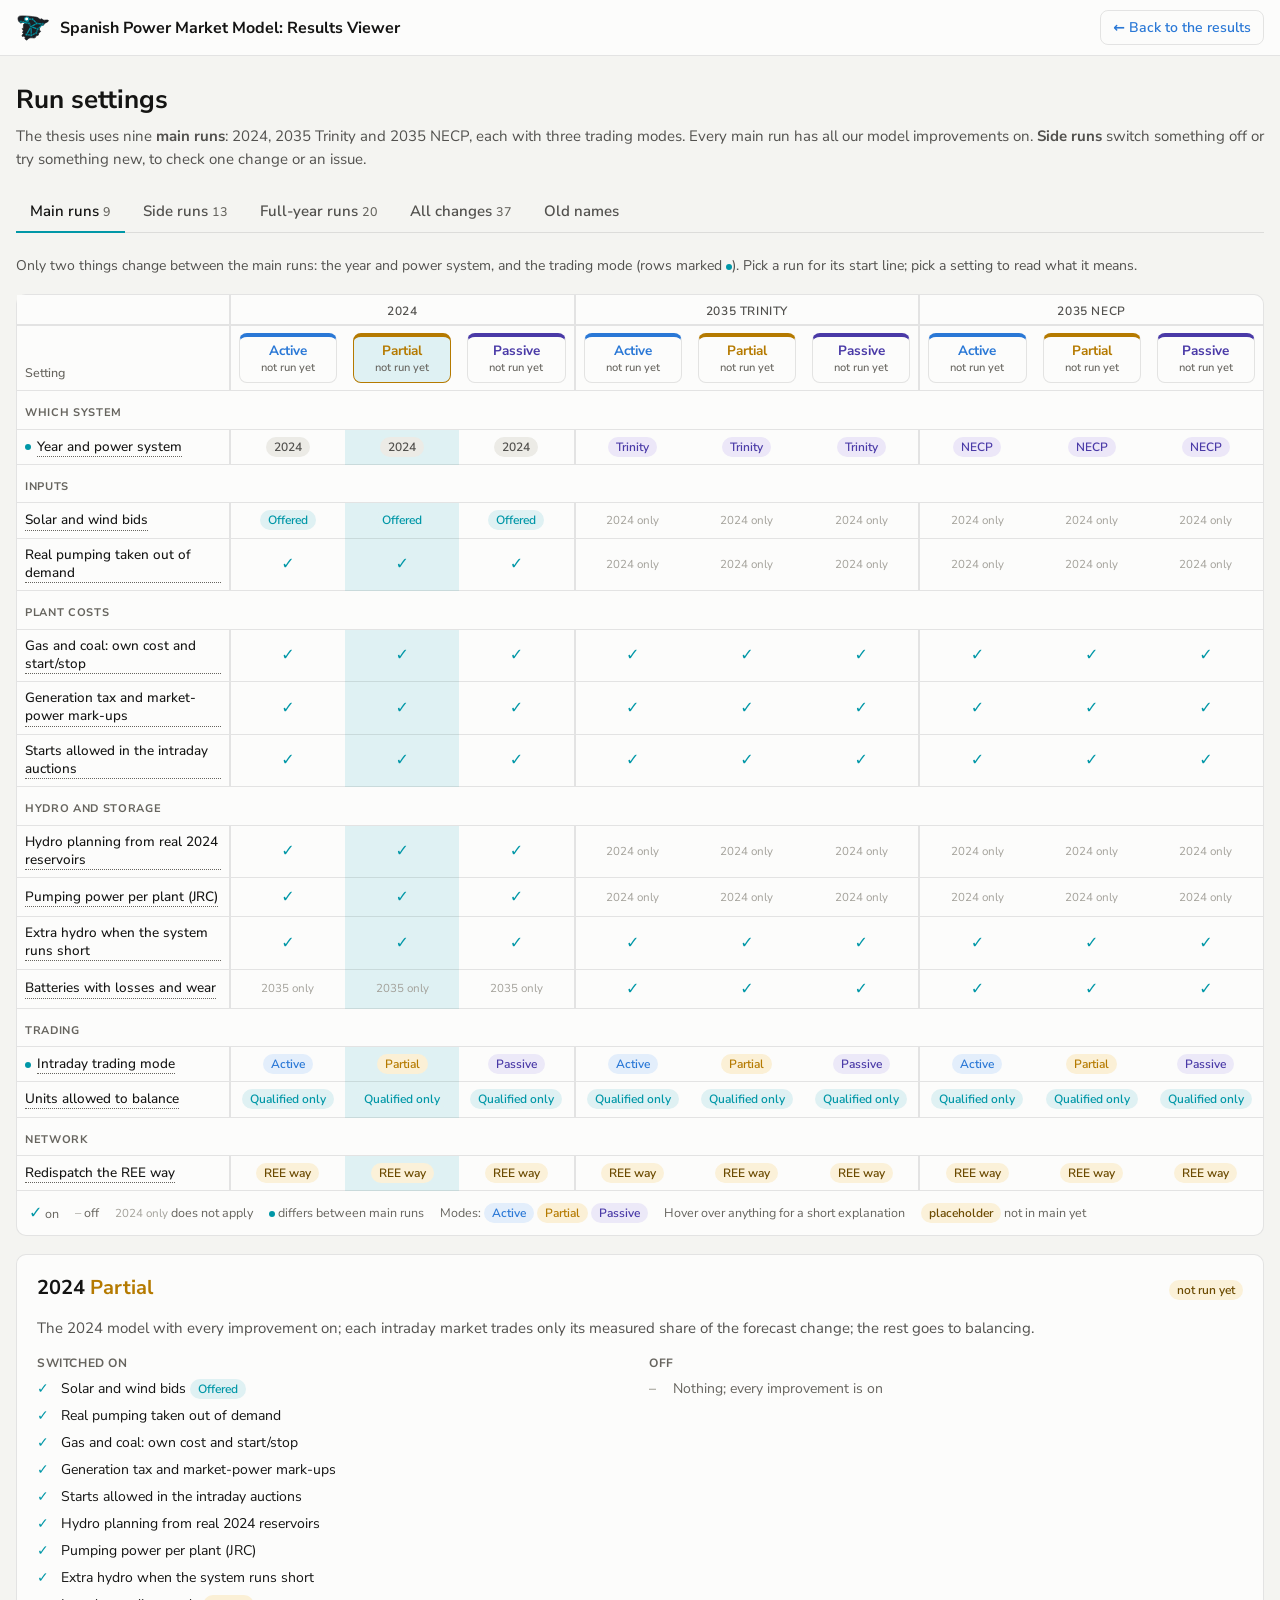
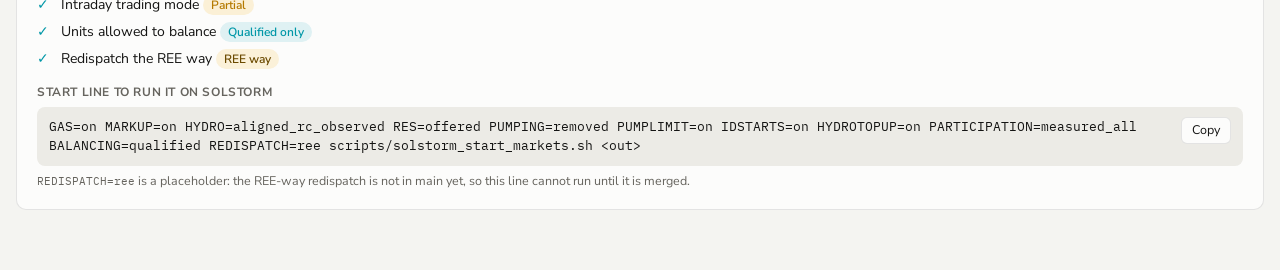
==== commit 9e298b4c: "Font: back to Avenir Next / Nunito Sans (reverts 6459b19) Co-Authored-By: Claude Opus 5.5 <noreply@a" ====
--- a/settings.html
+++ b/settings.html
@@ -7,7 +7,7 @@
 <link rel="icon" type="image/svg+xml" href="logo.svg">
 <link rel="preconnect" href="https://fonts.googleapis.com">
 <link rel="preconnect" href="https://fonts.gstatic.com" crossorigin>
-<link rel="stylesheet" href="https://fonts.googleapis.com/css2?family=IBM+Plex+Mono:wght@400;500&family=Source+Sans+3:wght@400;500;600;700&display=swap">
+<link rel="stylesheet" href="https://fonts.googleapis.com/css2?family=IBM+Plex+Mono:wght@400;500&family=Nunito+Sans:wght@400;500;600;700&display=swap">
 <style>
 /* Same tokens as the results website (viewer.css). Layout: website top bar, then the "Settings" view with
    four tabs: Main runs (9 thesis runs, grid → picked run) · Side runs (checks, "differs from main") ·
@@ -18,7 +18,7 @@
   --note-bg: #fbf1d9; --note-ink: #6b4a00; --sel-bg: #141413; --sel-ink: #fcfcfb;
   --on-bg: #dff1f3; --off-ink: #a3a19a; --scen-bg: #ece7f8; --scen-ink: #4a3aa7; --diff-bg: #fbe4ee; --diff-ink: #a3365f;
   --m-active: #2a78d6; --m-active-bg: #e3eefb; --m-partial: #b57a00; --m-partial-bg: #fbf0d6; --m-passive: #4a3aa7; --m-passive-bg: #ece9f8;
-  --font-ui: "Source Sans 3", system-ui, -apple-system, "Segoe UI", sans-serif;
+  --font-ui: "Avenir Next", Avenir, "Nunito Sans", system-ui, -apple-system, "Segoe UI", sans-serif;
   --font-mono: "IBM Plex Mono", ui-monospace, Consolas, monospace;
   color-scheme: light;
 }
